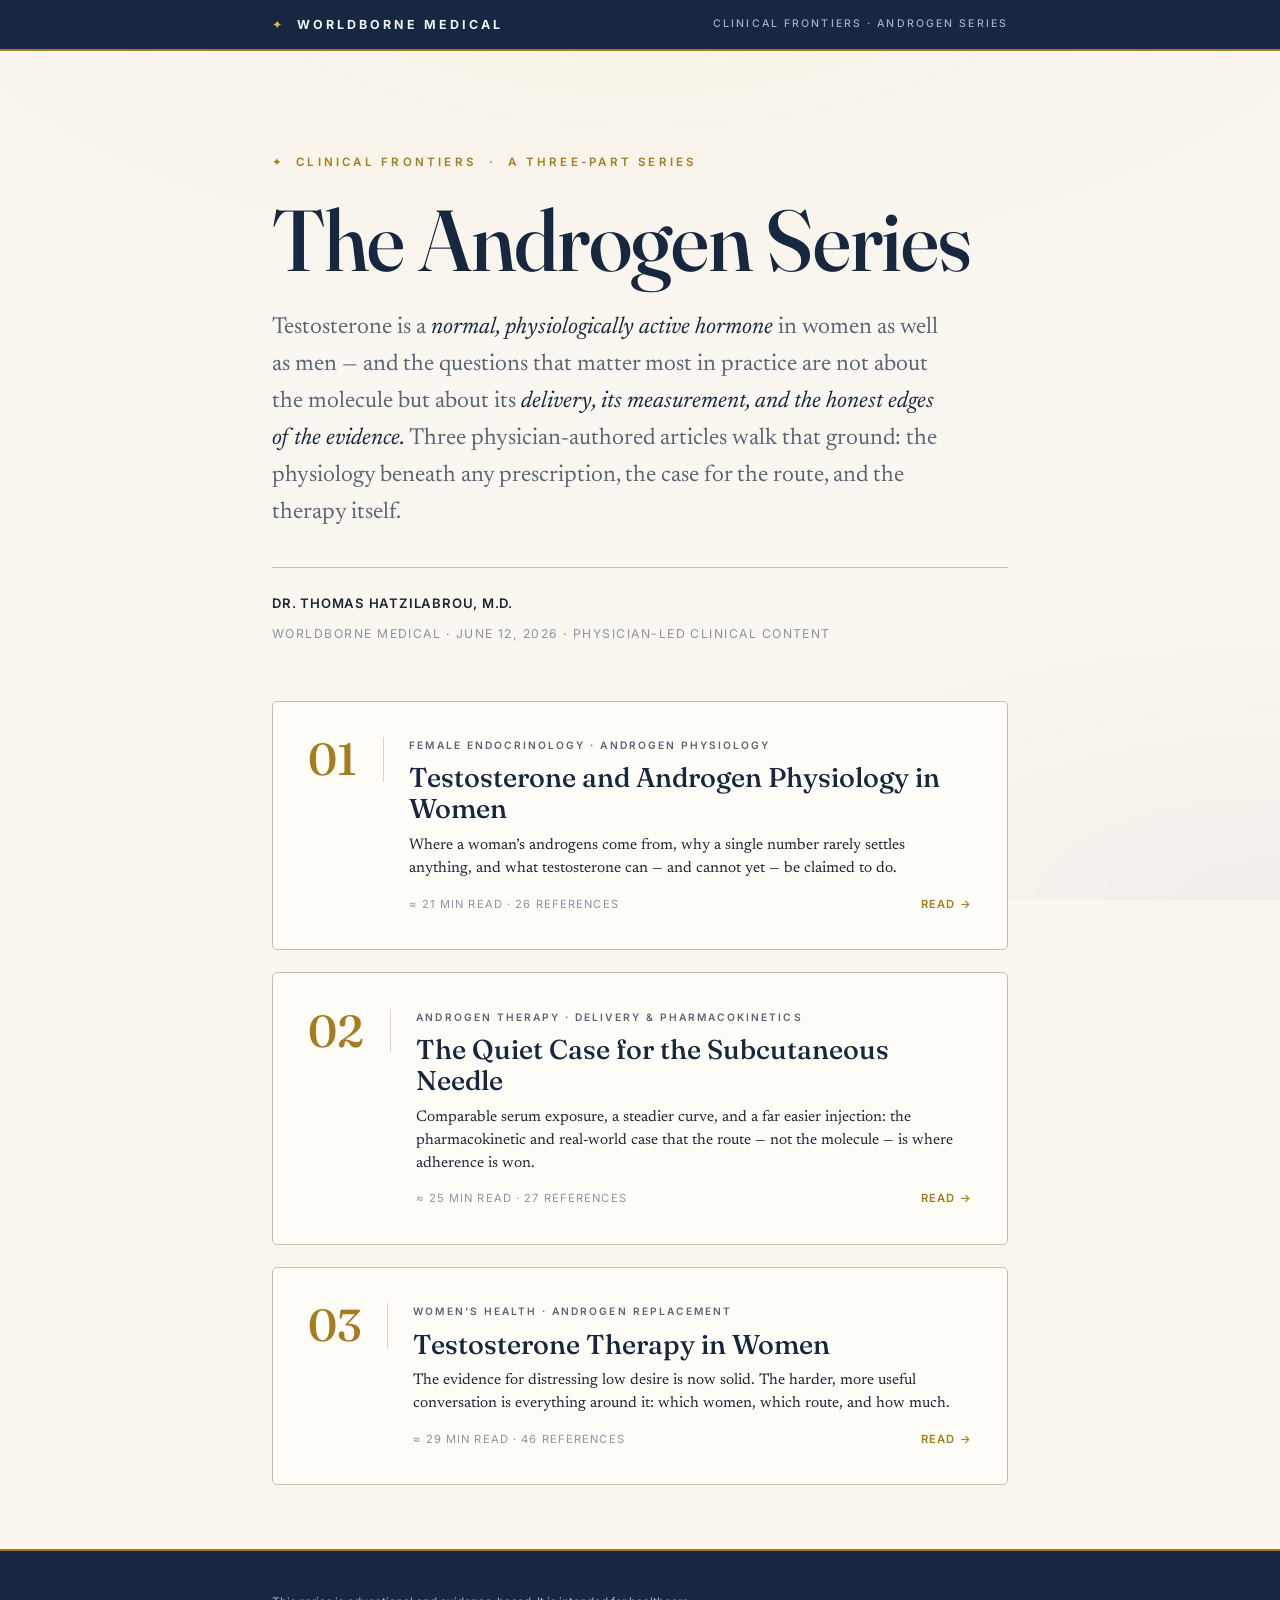
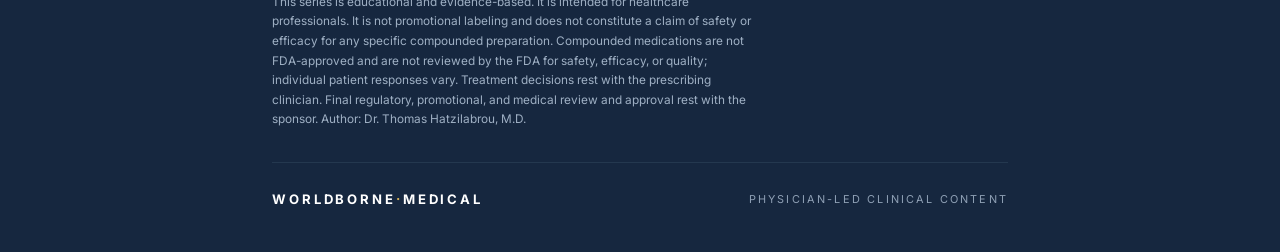
==== articles/index.html @ 44767129 "Add Worldborne-styled Clinical Frontiers androgen whitepaper series Typeset the three Andrela androg" ====
<!DOCTYPE html>
<html lang="en">
<head>
<meta charset="UTF-8">
<meta name="viewport" content="width=device-width, initial-scale=1.0">
<title>The Androgen Series — Clinical Frontiers · Worldborne Medical</title>
<meta name="description" content="A three-part physician-authored series on androgen physiology, delivery, and therapy — the evidence, honestly weighed. Worldborne Medical · Clinical Frontiers.">
<link rel="stylesheet" href="worldborne.css">
</head>
<body>

<header class="topbar">
  <div class="topbar__inner">
    <a class="topbar__brand" href="index.html"><span class="mark">✦</span> Worldborne&nbsp;Medical</a>
    <span class="topbar__series">Clinical Frontiers · Androgen Series</span>
  </div>
</header>

<main class="wrap">

  <section class="cover">
    <div class="cover__eyebrow">Clinical Frontiers &nbsp;·&nbsp; A three-part series</div>
    <h1 class="cover__title">The Androgen Series</h1>
    <p class="cover__lede">Testosterone is a <em>normal, physiologically active hormone</em> in women as well as men — and the questions that matter most in practice are not about the molecule but about its <em>delivery, its measurement, and the honest edges of the evidence.</em> Three physician-authored articles walk that ground: the physiology beneath any prescription, the case for the route, and the therapy itself.</p>
    <div class="cover__meta">
      <b>Dr. Thomas Hatzilabrou, M.D.</b>
      <span>Worldborne Medical <span class="sep">·</span> June 12, 2026 <span class="sep">·</span> Physician-led clinical content</span>
    </div>
  </section>

  <section class="seriesgrid">

    <a class="card" href="androgen-physiology.html">
      <div class="card__num">01</div>
      <div>
        <div class="card__kicker">Female Endocrinology · Androgen Physiology</div>
        <h2 class="card__title">Testosterone and Androgen Physiology in Women</h2>
        <p class="card__deck">Where a woman’s androgens come from, why a single number rarely settles anything, and what testosterone can — and cannot yet — be claimed to do.</p>
        <div class="card__meta"><span>≈ 21 min read · 26 references</span><span class="go">Read →</span></div>
      </div>
    </a>

    <a class="card" href="subcutaneous-needle.html">
      <div class="card__num">02</div>
      <div>
        <div class="card__kicker">Androgen Therapy · Delivery &amp; Pharmacokinetics</div>
        <h2 class="card__title">The Quiet Case for the Subcutaneous Needle</h2>
        <p class="card__deck">Comparable serum exposure, a steadier curve, and a far easier injection: the pharmacokinetic and real-world case that the route — not the molecule — is where adherence is won.</p>
        <div class="card__meta"><span>≈ 25 min read · 27 references</span><span class="go">Read →</span></div>
      </div>
    </a>

    <a class="card" href="testosterone-therapy.html">
      <div class="card__num">03</div>
      <div>
        <div class="card__kicker">Women’s Health · Androgen Replacement</div>
        <h2 class="card__title">Testosterone Therapy in Women</h2>
        <p class="card__deck">The evidence for distressing low desire is now solid. The harder, more useful conversation is everything around it: which women, which route, and how much.</p>
        <div class="card__meta"><span>≈ 29 min read · 46 references</span><span class="go">Read →</span></div>
      </div>
    </a>

  </section>
</main>

<footer class="colophon">
  <div class="colophon__inner">
    <p class="disclaimer">This series is educational and evidence-based. It is intended for healthcare professionals. It is not promotional labeling and does not constitute a claim of safety or efficacy for any specific compounded preparation. Compounded medications are not FDA-approved and are not reviewed by the FDA for safety, efficacy, or quality; individual patient responses vary. Treatment decisions rest with the prescribing clinician. Final regulatory, promotional, and medical review and approval rest with the sponsor. Author: Dr. Thomas Hatzilabrou, M.D.</p>
    <div class="colophon__brand">
      <b>Worldborne<span>·</span>Medical</b>
      <em>Physician-led clinical content</em>
    </div>
  </div>
</footer>

</body>
</html>
---- articles/worldborne.css ----
/* ============================================================================
   WORLDBORNE MEDICAL — CLINICAL FRONTIERS
   Editorial design system for the Androgen Series whitepapers.
   Navy + antique-gold on warm paper. Serif long-form, sans labels.
   ========================================================================== */

@import url('https://fonts.googleapis.com/css2?family=Fraunces:ital,opsz,wght@0,9..144,400;0,9..144,500;0,9..144,600;1,9..144,400;1,9..144,500&family=Newsreader:ital,opsz,wght@0,6..72,400;0,6..72,500;0,6..72,600;1,6..72,400;1,6..72,500&family=Inter:wght@400;500;600;700&display=swap');

:root{
  --paper:#faf7f0;
  --paper-panel:#f3eee2;
  --paper-deep:#ece5d5;
  --ink:#1d2531;
  --ink-soft:#5a6472;
  --ink-faint:#8b94a1;
  --navy:#16273f;
  --navy-deep:#0d1a2c;
  --navy-line:#24384f;
  --gold:#a67c1f;
  --gold-soft:#c19a3e;
  --gold-bright:#d9b45a;
  --line:#ddd4c2;
  --line-strong:#c9bda3;
  --rule:rgba(29,37,49,.12);
  --serif:"Newsreader",Georgia,"Times New Roman",serif;
  --display:"Fraunces",Georgia,serif;
  --sans:"Inter",system-ui,-apple-system,"Segoe UI",sans-serif;
  --measure:37rem;
  --wide:52rem;
}

*{box-sizing:border-box}
html{-webkit-text-size-adjust:100%}
body{
  margin:0;
  background:var(--paper);
  color:var(--ink);
  font-family:var(--serif);
  font-size:20px;
  line-height:1.72;
  font-weight:400;
  text-rendering:optimizeLegibility;
  -webkit-font-smoothing:antialiased;
  font-feature-settings:"kern" 1,"liga" 1;
}

/* subtle paper texture via layered gradients */
body::before{
  content:"";position:fixed;inset:0;z-index:-1;pointer-events:none;
  background:
    radial-gradient(120% 80% at 50% -10%,rgba(166,124,31,.05),transparent 60%),
    radial-gradient(100% 60% at 100% 100%,rgba(22,39,63,.04),transparent 55%);
}

img{max-width:100%;height:auto}
sup{font-size:.62em;line-height:0;vertical-align:.55em}

/* ---- shared shell ---------------------------------------------------------*/
.wrap{max-width:var(--wide);margin:0 auto;padding:0 clamp(1.25rem,5vw,3rem)}
.measure{max-width:var(--measure);margin-left:auto;margin-right:auto}

/* ---- top brand bar --------------------------------------------------------*/
.topbar{
  background:var(--navy);
  color:#eef1f5;
  border-bottom:2px solid var(--gold);
}
.topbar__inner{
  max-width:var(--wide);margin:0 auto;padding:.85rem clamp(1.25rem,5vw,3rem);
  display:flex;align-items:center;justify-content:space-between;gap:1rem;
}
.topbar__brand{
  font-family:var(--sans);font-weight:700;font-size:.78rem;
  letter-spacing:.24em;text-transform:uppercase;
  display:flex;align-items:center;gap:.7rem;
}
.topbar__brand .mark{color:var(--gold-bright)}
.topbar__series{
  font-family:var(--sans);font-weight:500;font-size:.66rem;
  letter-spacing:.2em;text-transform:uppercase;color:#9fb0c4;
}
.topbar a{color:inherit;text-decoration:none}

/* ---- article masthead -----------------------------------------------------*/
.masthead{padding:clamp(3rem,7vw,5.5rem) 0 2rem}
.eyebrow{
  font-family:var(--sans);font-weight:600;font-size:.68rem;
  letter-spacing:.26em;text-transform:uppercase;color:var(--ink-soft);
  display:flex;flex-wrap:wrap;align-items:center;gap:.55rem .85rem;
  margin-bottom:1.6rem;
}
.eyebrow .dot{color:var(--gold);font-size:.6em;transform:translateY(-1px)}
.eyebrow .tag--gold{color:var(--gold)}
.kicker-rule{height:1px;background:var(--line-strong);margin:1.5rem 0;border:0}

.headline{
  font-family:var(--display);
  font-weight:500;
  font-size:clamp(2.5rem,6.4vw,4.3rem);
  line-height:1.02;
  letter-spacing:-.014em;
  color:var(--navy);
  margin:0 0 1.4rem;
  max-width:16ch;
}
.deck{
  font-family:var(--serif);font-style:italic;font-weight:400;
  font-size:clamp(1.2rem,2.6vw,1.55rem);
  line-height:1.5;color:var(--ink-soft);
  max-width:44ch;margin:0 0 2.2rem;
}
.byline{
  display:flex;flex-wrap:wrap;align-items:baseline;gap:.5rem 1.1rem;
  padding-top:1.4rem;border-top:1px solid var(--line-strong);
  font-family:var(--sans);
}
.byline__author{
  font-weight:600;font-size:.82rem;letter-spacing:.06em;
  text-transform:uppercase;color:var(--ink);
}
.byline__meta{
  font-size:.76rem;letter-spacing:.12em;text-transform:uppercase;
  color:var(--ink-faint);
}
.byline__meta .sep{color:var(--gold);margin:0 .35rem}

/* ---- body typography ------------------------------------------------------*/
.body{padding:1.5rem 0 2rem}
.body p{margin:0 0 1.35rem}
.body p a{color:var(--navy);text-underline-offset:3px;text-decoration-color:var(--gold-soft)}

/* drop cap */
.body > .measure > p.lead:first-of-type::first-letter,
p.dropcap::first-letter{
  font-family:var(--display);font-weight:600;
  float:left;font-size:4.6rem;line-height:.78;
  padding:.42rem .16em 0 0;color:var(--gold);
}
p.lead{font-size:1.06em}

/* section header */
.section{margin:3.4rem auto 0}
.section__num{
  font-family:var(--sans);font-weight:600;font-size:.72rem;
  letter-spacing:.24em;text-transform:uppercase;color:var(--gold);
  display:flex;align-items:center;gap:.85rem;margin-bottom:.7rem;
}
.section__num::before{
  content:"";width:2.2rem;height:2px;background:var(--gold);
  display:inline-block;
}
.section__title{
  font-family:var(--display);font-weight:500;
  font-size:clamp(1.55rem,3.4vw,2.1rem);line-height:1.12;
  letter-spacing:-.01em;color:var(--navy);margin:0 0 1.5rem;max-width:24ch;
}

/* ---- pull quote -----------------------------------------------------------*/
.pullquote{
  max-width:var(--wide);margin:2.8rem auto;padding:2rem 0;
  border-top:2px solid var(--gold);border-bottom:2px solid var(--gold);
  text-align:center;
}
.pullquote p{
  font-family:var(--display);font-weight:400;font-style:italic;
  font-size:clamp(1.5rem,3.6vw,2.15rem);line-height:1.28;
  color:var(--navy);margin:0 auto;max-width:26ch;
}

/* ---- figures --------------------------------------------------------------*/
figure{margin:2.6rem auto;max-width:var(--wide)}
.figframe{
  background:linear-gradient(180deg,#fffdf8,#f7f1e5);
  border:1px solid var(--line-strong);
  border-radius:3px;
  padding:clamp(1.4rem,3.5vw,2.4rem);
  box-shadow:0 1px 0 rgba(255,255,255,.7) inset,0 18px 40px -30px rgba(22,39,63,.5);
}
.fig__label{
  font-family:var(--sans);font-weight:600;font-size:.66rem;
  letter-spacing:.22em;text-transform:uppercase;color:var(--gold);
  margin-bottom:.4rem;
}
.fig__title{
  font-family:var(--display);font-weight:500;font-size:1.28rem;
  color:var(--navy);margin:0 0 1.4rem;line-height:1.2;
}
figcaption{
  font-family:var(--sans);font-size:.76rem;line-height:1.55;
  color:var(--ink-soft);margin-top:1.2rem;
  padding-top:1rem;border-top:1px solid var(--rule);
}
.figframe svg{display:block;width:100%;height:auto}

/* figure legend chips */
.legend{display:flex;flex-wrap:wrap;gap:1.2rem;margin-top:1.1rem;
  font-family:var(--sans);font-size:.74rem;letter-spacing:.02em;color:var(--ink-soft)}
.legend span{display:inline-flex;align-items:center;gap:.5rem}
.legend .swatch{width:1.5rem;height:0;border-top-width:3px;border-top-style:solid}
.legend .swatch--navy{border-color:var(--navy)}
.legend .swatch--gold{border-color:var(--gold);border-top-style:dashed}

/* ---- flow diagram (horizontal stages) -------------------------------------*/
.flow{display:flex;align-items:stretch;gap:0;flex-wrap:wrap}
.flow__stage{
  flex:1 1 150px;background:#fffdf8;border:1px solid var(--line-strong);
  border-radius:3px;padding:1.1rem 1rem;text-align:center;
  display:flex;flex-direction:column;justify-content:center;gap:.35rem;
  position:relative;min-width:0;
}
.flow__stage.is-accent{background:var(--navy);border-color:var(--navy)}
.flow__stage.is-accent .flow__k,.flow__stage.is-accent .flow__v{color:#e8edf3}
.flow__stage.is-accent .flow__v em{color:var(--gold-bright)}
.flow__k{
  font-family:var(--sans);font-weight:600;font-size:.6rem;letter-spacing:.16em;
  text-transform:uppercase;color:var(--gold);
}
.flow__v{font-family:var(--serif);font-size:.9rem;line-height:1.35;color:var(--ink)}
.flow__v em{font-style:italic;color:var(--navy)}
.flow__arrow{
  flex:0 0 auto;align-self:center;color:var(--gold);font-size:1.2rem;
  padding:0 .5rem;line-height:1;
}
@media (max-width:620px){
  .flow{flex-direction:column}
  .flow__arrow{transform:rotate(90deg);padding:.4rem 0}
}

/* ---- horizontal bar chart -------------------------------------------------*/
.bars{display:grid;gap:1rem}
.bar__row{display:grid;grid-template-columns:1fr;gap:.35rem}
.bar__head{display:flex;justify-content:space-between;align-items:baseline;gap:1rem}
.bar__name{font-family:var(--serif);font-size:1rem;color:var(--navy);font-weight:500}
.bar__tag{font-family:var(--sans);font-size:.7rem;letter-spacing:.04em;color:var(--ink-soft)}
.bar__track{height:12px;background:var(--paper-deep);border-radius:7px;overflow:hidden}
.bar__fill{height:100%;border-radius:7px;
  background:linear-gradient(90deg,var(--navy),var(--navy-line))}
.bar__fill.g5{width:96%}.bar__fill.g4{width:74%}.bar__fill.g3{width:54%}
.bar__fill.g2{width:34%}.bar__fill.g1{width:16%}
.bar__fill.is-gold{background:linear-gradient(90deg,var(--gold),var(--gold-bright))}

/* ---- treatment pathway (vertical) -----------------------------------------*/
.pathway{display:block;max-width:40rem;margin:0 auto}
.path__step{
  display:grid;grid-template-columns:2.4rem 1fr;gap:1rem;align-items:start;
  padding:.15rem 0;
}
.path__num{
  width:2.4rem;height:2.4rem;border-radius:50%;background:var(--navy);
  color:var(--gold-bright);font-family:var(--display);font-weight:600;font-size:1rem;
  display:flex;align-items:center;justify-content:center;flex:0 0 auto;
}
.path__num.is-gold{background:var(--gold);color:#fff}
.path__body{font-family:var(--serif);font-size:.98rem;line-height:1.5;padding-top:.35rem}
.path__body b{color:var(--navy);font-weight:600}
.path__link{
  text-align:center;color:var(--gold);font-size:1.15rem;
  padding:.35rem 0;line-height:1;
}
.path__note{
  font-family:var(--sans);font-size:.66rem;letter-spacing:.1em;text-transform:uppercase;
  color:var(--ink-faint);text-align:center;padding:.5rem 0;
}
.path__branch{display:grid;grid-template-columns:1fr 1fr;gap:1rem;margin-top:1rem}
.path__leaf{border:1px solid var(--line-strong);border-radius:4px;padding:1rem;
  background:#fffdf8}
.path__leaf.is-go{border-color:var(--gold);background:linear-gradient(180deg,rgba(166,124,31,.08),#fffdf8)}
.path__leaf h5{font-family:var(--sans);font-weight:600;font-size:.66rem;letter-spacing:.14em;
  text-transform:uppercase;color:var(--gold);margin:0 0 .4rem}
.path__leaf p{font-family:var(--serif);font-size:.92rem;line-height:1.45;margin:0}
@media (max-width:560px){.path__branch{grid-template-columns:1fr}}

/* ---- number-scale target band ---------------------------------------------*/
.scale{margin-top:.6rem}
.scale__track{position:relative;height:56px}
.scale__axis{position:absolute;left:0;right:0;bottom:18px;height:2px;background:var(--line-strong)}
.scale__band{position:absolute;bottom:12px;height:14px;border-radius:3px;
  background:linear-gradient(90deg,var(--gold),var(--gold-bright));
  box-shadow:0 0 0 1px rgba(166,124,31,.4)}
.scale__mark{position:absolute;bottom:12px;width:2px;height:26px;background:var(--navy)}
.scale__tick{position:absolute;bottom:0;font-family:var(--sans);font-size:.66rem;
  color:var(--ink-faint);transform:translateX(-50%)}
.scale__lab{position:absolute;font-family:var(--sans);font-size:.66rem;font-weight:600;
  letter-spacing:.04em;transform:translateX(-50%);white-space:nowrap}

/* ---- stat row -------------------------------------------------------------*/
.statrow{
  display:grid;grid-template-columns:repeat(auto-fit,minmax(150px,1fr));
  gap:1px;background:var(--line-strong);
  border:1px solid var(--line-strong);border-radius:3px;overflow:hidden;
}
.stat{background:var(--paper);padding:1.6rem 1.4rem;text-align:center}
.stat b{
  display:block;font-family:var(--display);font-weight:600;
  font-size:clamp(2.1rem,5vw,2.9rem);line-height:1;color:var(--gold);
  letter-spacing:-.02em;margin-bottom:.55rem;
}
.stat span{
  font-family:var(--sans);font-size:.76rem;line-height:1.45;
  color:var(--ink-soft);display:block;
}
.stat sup{color:var(--ink-faint)}

/* ---- tables ---------------------------------------------------------------*/
.tablewrap{margin:2.4rem auto;max-width:var(--wide);overflow-x:auto}
.tablewrap .fig__label{margin-bottom:.7rem}
table.wb{
  width:100%;border-collapse:collapse;font-size:.92rem;
  background:#fffdf8;border:1px solid var(--line-strong);
}
table.wb caption{
  caption-side:top;text-align:left;
  font-family:var(--sans);font-weight:600;font-size:.66rem;
  letter-spacing:.22em;text-transform:uppercase;color:var(--gold);
  margin-bottom:.7rem;
}
table.wb th{
  font-family:var(--sans);font-weight:600;font-size:.66rem;
  letter-spacing:.11em;text-transform:uppercase;color:#e9eef4;
  background:var(--navy);text-align:left;
  padding:.85rem 1rem;vertical-align:bottom;
}
table.wb td{
  padding:.85rem 1rem;border-top:1px solid var(--line);
  vertical-align:top;line-height:1.45;color:var(--ink);
}
table.wb tbody{}
table.wb tr:nth-child(even) td{background:rgba(236,229,213,.4)}
table.wb td:first-child{font-weight:500;color:var(--navy)}
table.wb sup{color:var(--gold);font-weight:600}

/* ---- prescriber checklist -------------------------------------------------*/
.clinic{
  max-width:var(--wide);margin:3.2rem auto;
  background:var(--paper-panel);
  border:1px solid var(--line-strong);border-radius:4px;
  padding:clamp(1.6rem,4vw,2.6rem);
}
.clinic__eyebrow{
  font-family:var(--sans);font-weight:600;font-size:.68rem;
  letter-spacing:.24em;text-transform:uppercase;color:var(--gold);
  margin-bottom:.35rem;
}
.clinic__title{
  font-family:var(--display);font-weight:500;font-size:1.5rem;
  color:var(--navy);margin:0 0 1.6rem;
}
.clinic ol{list-style:none;counter-reset:c;margin:0;padding:0;display:grid;gap:1.15rem}
.clinic li{counter-increment:c;padding-left:3.3rem;position:relative;
  font-size:.98rem;line-height:1.55}
.clinic li::before{
  content:counter(c);position:absolute;left:0;top:-.1rem;
  width:2.2rem;height:2.2rem;border-radius:50%;
  background:var(--navy);color:var(--gold-bright);
  font-family:var(--display);font-weight:600;font-size:1rem;
  display:flex;align-items:center;justify-content:center;
}
.clinic li b{color:var(--navy);font-weight:600}

/* ---- open questions box ---------------------------------------------------*/
.openq{
  max-width:var(--wide);margin:3rem auto;
  border-left:3px solid var(--gold);
  background:linear-gradient(90deg,rgba(166,124,31,.06),transparent 70%);
  padding:1.6rem 1.8rem;border-radius:0 4px 4px 0;
}
.openq h4{
  font-family:var(--sans);font-weight:600;font-size:.68rem;
  letter-spacing:.22em;text-transform:uppercase;color:var(--gold);
  margin:0 0 .3rem;
}
.openq .sub{font-family:var(--display);font-style:italic;color:var(--navy);
  font-size:1.15rem;margin:0 0 1rem}
.openq p{font-size:.95rem;margin:0 0 .8rem;color:var(--ink)}
.openq p:last-child{margin-bottom:0}

/* ---- Andrela product panel ------------------------------------------------*/
.andrela{
  max-width:var(--wide);margin:3.6rem auto;
  background:
    radial-gradient(120% 140% at 100% 0,rgba(217,180,90,.14),transparent 55%),
    linear-gradient(180deg,var(--navy),var(--navy-deep));
  color:#e8edf3;border-radius:5px;overflow:hidden;
  box-shadow:0 30px 60px -40px rgba(13,26,44,.9);
  border:1px solid var(--navy-line);
}
.andrela__head{
  padding:1.6rem clamp(1.6rem,4vw,2.6rem);
  border-bottom:1px solid var(--navy-line);
  display:flex;align-items:baseline;justify-content:space-between;
  gap:1rem;flex-wrap:wrap;
}
.andrela__eyebrow{
  font-family:var(--sans);font-weight:600;font-size:.66rem;
  letter-spacing:.24em;text-transform:uppercase;color:var(--gold-bright);
}
.andrela__wordmark{
  font-family:var(--display);font-weight:600;font-size:1.7rem;
  color:#fff;letter-spacing:.01em;
}
.andrela__wordmark span{color:var(--gold-bright)}
.andrela__body{padding:clamp(1.6rem,4vw,2.6rem);display:grid;gap:1.5rem}
.andrela__body p{margin:0;font-size:1.02rem;line-height:1.65;color:#d4dce6}
.andrela__lead{
  font-family:var(--display);font-weight:400;font-style:italic;
  font-size:1.22rem !important;line-height:1.5 !important;color:#f0e6cf !important;
}
.andrela__note{
  border-top:1px solid var(--navy-line);padding-top:1.3rem;margin-top:.2rem;
}
.andrela__note h5{
  font-family:var(--sans);font-weight:600;font-size:.64rem;
  letter-spacing:.2em;text-transform:uppercase;color:var(--gold-bright);
  margin:0 0 .6rem;
}
.andrela__note p{font-size:.9rem;color:#aeb9c7}

/* ---- references -----------------------------------------------------------*/
.refs{max-width:var(--wide);margin:3.6rem auto 0;padding-top:2rem;
  border-top:2px solid var(--gold)}
.refs h3{
  font-family:var(--sans);font-weight:600;font-size:.7rem;
  letter-spacing:.24em;text-transform:uppercase;color:var(--gold);
  margin:0 0 1.4rem;
}
.refs ol{
  margin:0;padding:0;list-style:none;counter-reset:r;
  columns:2;column-gap:2.4rem;
  font-family:var(--sans);font-size:.72rem;line-height:1.5;color:var(--ink-soft);
}
.refs li{counter-increment:r;break-inside:avoid;margin:0 0 .85rem;
  padding-left:1.7rem;position:relative}
.refs li::before{
  content:counter(r) ".";position:absolute;left:0;top:0;
  font-weight:600;color:var(--gold);
}
.refs i{color:var(--ink);font-style:italic}
.refs .doi{color:var(--ink-faint)}

/* ---- footer / colophon ----------------------------------------------------*/
.colophon{
  background:var(--navy);color:#c3cede;margin-top:4rem;
  border-top:2px solid var(--gold);
}
.colophon__inner{max-width:var(--wide);margin:0 auto;
  padding:2.6rem clamp(1.25rem,5vw,3rem)}
.disclaimer{
  font-family:var(--sans);font-size:.74rem;line-height:1.65;
  color:#9fb0c4;max-width:70ch;margin:0 0 2rem;
}
.colophon__brand{
  display:flex;align-items:center;justify-content:space-between;
  flex-wrap:wrap;gap:1rem;padding-top:1.6rem;border-top:1px solid var(--navy-line);
}
.colophon__brand b{
  font-family:var(--sans);font-weight:700;font-size:.82rem;
  letter-spacing:.22em;text-transform:uppercase;color:#fff;
}
.colophon__brand b span{color:var(--gold-bright)}
.colophon__brand em{
  font-family:var(--sans);font-style:normal;font-size:.68rem;
  letter-spacing:.2em;text-transform:uppercase;color:#8fa0b5;
}

/* back-to-series link */
.backlink{
  font-family:var(--sans);font-size:.72rem;letter-spacing:.16em;
  text-transform:uppercase;color:var(--ink-soft);text-decoration:none;
  display:inline-flex;align-items:center;gap:.5rem;margin-top:.4rem;
}
.backlink:hover{color:var(--gold)}

/* ---- series landing cover -------------------------------------------------*/
.cover{padding:clamp(3.5rem,8vw,6.5rem) 0 2.5rem;max-width:var(--wide);margin:0 auto}
.cover__eyebrow{
  font-family:var(--sans);font-weight:600;font-size:.72rem;letter-spacing:.28em;
  text-transform:uppercase;color:var(--gold);margin-bottom:1.6rem;
  display:flex;align-items:center;gap:.7rem;
}
.cover__eyebrow::before{content:"✦";color:var(--gold)}
.cover__title{
  font-family:var(--display);font-weight:500;letter-spacing:-.015em;
  font-size:clamp(2.8rem,8vw,5.4rem);line-height:.98;color:var(--navy);
  margin:0 0 1.6rem;
}
.cover__lede{
  font-family:var(--serif);font-size:clamp(1.15rem,2.4vw,1.45rem);line-height:1.6;
  color:var(--ink-soft);max-width:52ch;margin:0 0 2.2rem;
}
.cover__lede em{font-style:italic;color:var(--navy)}
.cover__meta{
  display:flex;flex-wrap:wrap;gap:.6rem 1.1rem;align-items:baseline;
  padding-top:1.5rem;border-top:1px solid var(--line-strong);
  font-family:var(--sans);
}
.cover__meta b{font-weight:600;font-size:.82rem;letter-spacing:.06em;
  text-transform:uppercase;color:var(--ink)}
.cover__meta span{font-size:.76rem;letter-spacing:.12em;text-transform:uppercase;color:var(--ink-faint)}
.cover__meta .sep{color:var(--gold)}

.seriesgrid{max-width:var(--wide);margin:1rem auto 0;display:grid;gap:1.4rem}
.card{
  display:grid;grid-template-columns:auto 1fr;gap:1.6rem;align-items:start;
  text-decoration:none;color:inherit;
  background:#fffdf8;border:1px solid var(--line-strong);border-radius:5px;
  padding:clamp(1.4rem,3.5vw,2.2rem);
  transition:border-color .2s ease,box-shadow .2s ease,transform .2s ease;
}
.card:hover{border-color:var(--gold);box-shadow:0 20px 44px -30px rgba(22,39,63,.55);
  transform:translateY(-2px)}
.card__num{
  font-family:var(--display);font-weight:500;font-size:clamp(2rem,4vw,2.8rem);
  color:var(--gold);line-height:1;
  border-right:1px solid var(--line);padding-right:1.6rem;
}
.card__kicker{
  font-family:var(--sans);font-weight:600;font-size:.64rem;letter-spacing:.2em;
  text-transform:uppercase;color:var(--ink-soft);margin-bottom:.5rem;
}
.card__title{
  font-family:var(--display);font-weight:500;font-size:clamp(1.3rem,2.6vw,1.7rem);
  line-height:1.14;color:var(--navy);margin:0 0 .6rem;
}
.card__deck{font-size:.96rem;line-height:1.5;color:var(--ink);margin:0 0 .9rem}
.card__meta{font-family:var(--sans);font-size:.7rem;letter-spacing:.1em;
  text-transform:uppercase;color:var(--ink-faint);display:flex;align-items:center;gap:.5rem}
.card__meta .go{color:var(--gold);font-weight:600;margin-left:auto}
@media (max-width:540px){
  .card{grid-template-columns:1fr;gap:.7rem}
  .card__num{border-right:0;border-bottom:1px solid var(--line);padding:0 0 .6rem}
}

/* ---- responsive -----------------------------------------------------------*/
@media (max-width:640px){
  body{font-size:18px}
  .refs ol{columns:1}
  .byline{gap:.4rem .8rem}
}

/* ---- print ----------------------------------------------------------------*/
@media print{
  :root{--paper:#fff}
  body{font-size:11pt;line-height:1.5}
  body::before{display:none}
  .topbar{position:static}
  .andrela{box-shadow:none;-webkit-print-color-adjust:exact;print-color-adjust:exact}
  .figframe,table.wb th,.stat b,.andrela,.colophon,.topbar{
    -webkit-print-color-adjust:exact;print-color-adjust:exact}
  .section,figure,.clinic,.andrela,.pullquote,table.wb{break-inside:avoid}
  .headline{font-size:32pt}
  .backlink{display:none}
}
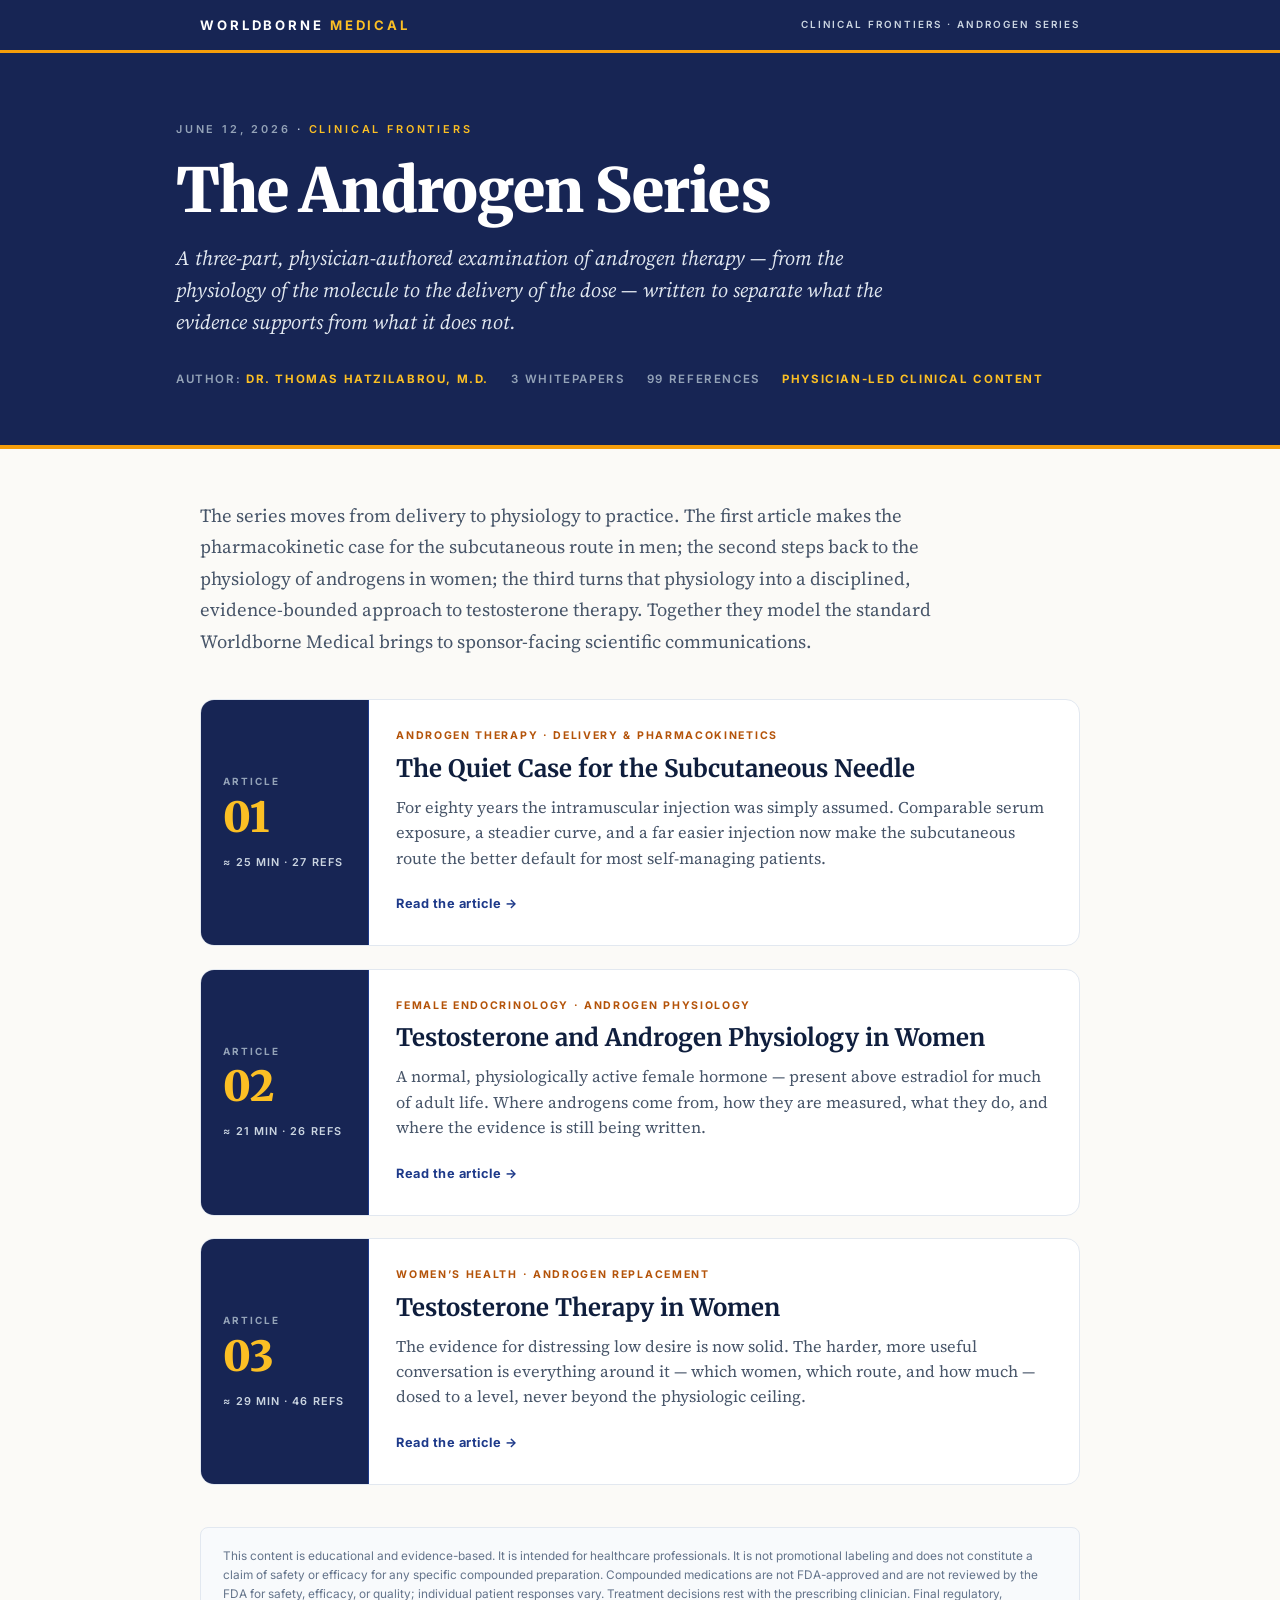
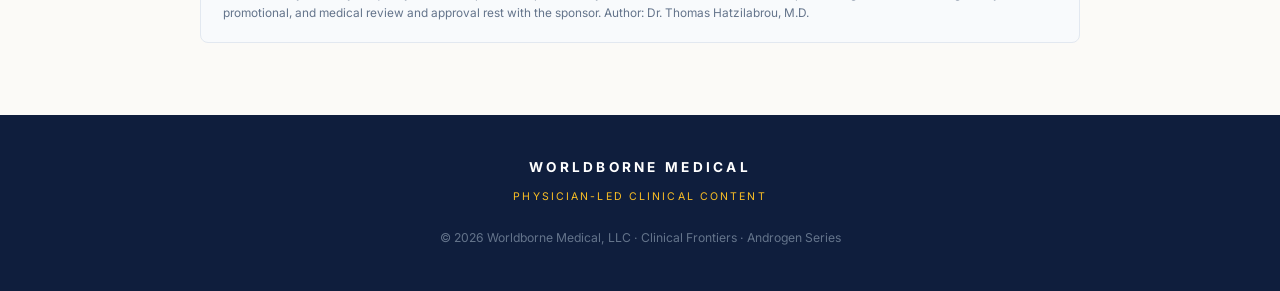
==== commit 72e5dc38: "Add Andrela androgen whitepaper series in Worldborne editorial style Render the three physician-auth" ====
--- a/articles/index.html
+++ b/articles/index.html
@@ -3,74 +3,164 @@
 <head>
 <meta charset="UTF-8">
 <meta name="viewport" content="width=device-width, initial-scale=1.0">
-<title>The Androgen Series — Clinical Frontiers · Worldborne Medical</title>
-<meta name="description" content="A three-part physician-authored series on androgen physiology, delivery, and therapy — the evidence, honestly weighed. Worldborne Medical · Clinical Frontiers.">
+<title>The Androgen Series — Worldborne Medical · Clinical Frontiers</title>
+<meta name="description" content="A three-part physician-authored whitepaper series on androgen therapy: delivery and pharmacokinetics, female androgen physiology, and testosterone therapy in women. Worldborne Medical.">
+<meta name="robots" content="noindex, nofollow">
 <link rel="stylesheet" href="worldborne.css">
+<style>
+    .series-hero {
+        background: var(--navy-900);
+        color: #fff;
+        border-bottom: 4px solid var(--amber-500);
+        padding: 4.2rem 1.5rem 3.4rem;
+    }
+    .series-hero .inner { max-width: var(--wide); margin: 0 auto; }
+    .series-hero .eyebrow { color: var(--amber-400); margin-bottom: 1.3rem; }
+    .series-hero h1 {
+        font-family: var(--ff-display); font-weight: 900;
+        font-size: clamp(2.4rem, 6vw, 3.8rem); line-height: 1.06;
+        letter-spacing: -0.015em; color: #fff; margin: 0 0 1.2rem; max-width: 20ch;
+    }
+    .series-hero p.intro {
+        font-family: var(--ff-read); font-size: 1.28rem; line-height: 1.55;
+        color: var(--slate-200); max-width: 46rem; margin: 0; font-style: italic;
+    }
+    .series-hero .meta {
+        margin-top: 2rem; display: flex; flex-wrap: wrap; gap: 0.6rem 1.4rem;
+        font-family: var(--ff-ui); font-size: 0.72rem; font-weight: 600;
+        letter-spacing: 0.14em; text-transform: uppercase; color: var(--slate-400);
+    }
+    .series-hero .meta b { color: var(--amber-400); font-weight: 700; }
+
+    .toc { max-width: var(--wide); margin: 0 auto; padding: 3.2rem 1.5rem 1rem; }
+    .toc .lead-in {
+        font-family: var(--ff-read); font-size: 1.16rem; line-height: 1.7;
+        color: var(--slate-600); max-width: 46rem; margin: 0 0 2.6rem;
+    }
+    .toc-grid { display: grid; gap: 1.4rem; grid-template-columns: 1fr; }
+
+    a.article-card {
+        display: grid; grid-template-columns: 1fr; gap: 0;
+        text-decoration: none; background: #fff;
+        border: 1px solid var(--slate-200); border-radius: 14px; overflow: hidden;
+        transition: border-color .15s, transform .15s, box-shadow .15s;
+    }
+    a.article-card:hover { border-color: var(--amber-500); transform: translateY(-3px); box-shadow: 0 12px 30px rgba(15,30,61,0.09); }
+    @media (min-width: 720px) { a.article-card { grid-template-columns: 168px 1fr; } }
+    .article-card .rail {
+        background: var(--navy-900); color: #fff;
+        padding: 1.6rem 1.4rem; display: flex; flex-direction: column; justify-content: center;
+        border-bottom: 1px solid var(--navy-800);
+    }
+    @media (min-width: 720px) { .article-card .rail { border-bottom: none; border-right: 1px solid var(--navy-800); } }
+    .article-card .rail .no {
+        font-family: var(--ff-ui); font-size: 0.62rem; font-weight: 700;
+        letter-spacing: 0.2em; text-transform: uppercase; color: var(--slate-400); margin-bottom: 0.4rem;
+    }
+    .article-card .rail .big {
+        font-family: var(--ff-display); font-weight: 900; font-size: 2.6rem; line-height: 1; color: var(--amber-400);
+    }
+    .article-card .rail .read {
+        margin-top: 0.9rem; font-family: var(--ff-ui); font-size: 0.68rem; font-weight: 600;
+        letter-spacing: 0.1em; text-transform: uppercase; color: var(--slate-300);
+    }
+    .article-card .body { padding: 1.7rem 1.7rem; }
+    .article-card .kick {
+        font-family: var(--ff-ui); font-size: 0.66rem; font-weight: 700;
+        letter-spacing: 0.16em; text-transform: uppercase; color: var(--amber-600); margin-bottom: 0.6rem;
+    }
+    .article-card h2 {
+        font-family: var(--ff-display); font-weight: 700; font-size: 1.5rem; line-height: 1.2;
+        color: var(--navy-950); margin: 0 0 0.7rem;
+    }
+    .article-card p {
+        font-family: var(--ff-read); font-size: 1.02rem; line-height: 1.55; color: var(--slate-600); margin: 0 0 0.9rem;
+    }
+    .article-card .go {
+        font-family: var(--ff-ui); font-size: 0.8rem; font-weight: 700; letter-spacing: 0.04em; color: var(--navy-800);
+    }
+    .article-card:hover .go { color: var(--amber-600); }
+</style>
 </head>
 <body>
 
-<header class="topbar">
-  <div class="topbar__inner">
-    <a class="topbar__brand" href="index.html"><span class="mark">✦</span> Worldborne&nbsp;Medical</a>
-    <span class="topbar__series">Clinical Frontiers · Androgen Series</span>
-  </div>
+<header class="masthead">
+    <div class="masthead-inner">
+        <a class="brand" href="index.html">WORLDBORNE <span>MEDICAL</span></a>
+        <span class="series-tag">Clinical Frontiers · Androgen Series</span>
+    </div>
 </header>
 
-<main class="wrap">
+<section class="series-hero">
+    <div class="inner">
+        <p class="eyebrow"><span class="date">June 12, 2026</span><span class="divider">·</span>Clinical Frontiers</p>
+        <h1>The Androgen Series</h1>
+        <p class="intro">A three-part, physician-authored examination of androgen therapy — from the physiology of the molecule to the delivery of the dose — written to separate what the evidence supports from what it does not.</p>
+        <div class="meta">
+            <span>Author: <b>Dr. Thomas Hatzilabrou, M.D.</b></span>
+            <span>3 whitepapers</span>
+            <span>99 references</span>
+            <span><b>Physician-led clinical content</b></span>
+        </div>
+    </div>
+</section>
 
-  <section class="cover">
-    <div class="cover__eyebrow">Clinical Frontiers &nbsp;·&nbsp; A three-part series</div>
-    <h1 class="cover__title">The Androgen Series</h1>
-    <p class="cover__lede">Testosterone is a <em>normal, physiologically active hormone</em> in women as well as men — and the questions that matter most in practice are not about the molecule but about its <em>delivery, its measurement, and the honest edges of the evidence.</em> Three physician-authored articles walk that ground: the physiology beneath any prescription, the case for the route, and the therapy itself.</p>
-    <div class="cover__meta">
-      <b>Dr. Thomas Hatzilabrou, M.D.</b>
-      <span>Worldborne Medical <span class="sep">·</span> June 12, 2026 <span class="sep">·</span> Physician-led clinical content</span>
+<main class="toc">
+    <p class="lead-in">The series moves from delivery to physiology to practice. The first article makes the pharmacokinetic case for the subcutaneous route in men; the second steps back to the physiology of androgens in women; the third turns that physiology into a disciplined, evidence-bounded approach to testosterone therapy. Together they model the standard Worldborne Medical brings to sponsor-facing scientific communications.</p>
+
+    <div class="toc-grid">
+        <a class="article-card" href="subcutaneous-needle.html">
+            <div class="rail">
+                <div class="no">Article</div>
+                <div class="big">01</div>
+                <div class="read">≈ 25 min · 27 refs</div>
+            </div>
+            <div class="body">
+                <div class="kick">Androgen Therapy · Delivery &amp; Pharmacokinetics</div>
+                <h2>The Quiet Case for the Subcutaneous Needle</h2>
+                <p>For eighty years the intramuscular injection was simply assumed. Comparable serum exposure, a steadier curve, and a far easier injection now make the subcutaneous route the better default for most self-managing patients.</p>
+                <span class="go">Read the article →</span>
+            </div>
+        </a>
+
+        <a class="article-card" href="androgen-physiology-women.html">
+            <div class="rail">
+                <div class="no">Article</div>
+                <div class="big">02</div>
+                <div class="read">≈ 21 min · 26 refs</div>
+            </div>
+            <div class="body">
+                <div class="kick">Female Endocrinology · Androgen Physiology</div>
+                <h2>Testosterone and Androgen Physiology in Women</h2>
+                <p>A normal, physiologically active female hormone — present above estradiol for much of adult life. Where androgens come from, how they are measured, what they do, and where the evidence is still being written.</p>
+                <span class="go">Read the article →</span>
+            </div>
+        </a>
+
+        <a class="article-card" href="testosterone-therapy-women.html">
+            <div class="rail">
+                <div class="no">Article</div>
+                <div class="big">03</div>
+                <div class="read">≈ 29 min · 46 refs</div>
+            </div>
+            <div class="body">
+                <div class="kick">Women’s Health · Androgen Replacement</div>
+                <h2>Testosterone Therapy in Women</h2>
+                <p>The evidence for distressing low desire is now solid. The harder, more useful conversation is everything around it — which women, which route, and how much — dosed to a level, never beyond the physiologic ceiling.</p>
+                <span class="go">Read the article →</span>
+            </div>
+        </a>
     </div>
-  </section>
 
-  <section class="seriesgrid">
-
-    <a class="card" href="androgen-physiology.html">
-      <div class="card__num">01</div>
-      <div>
-        <div class="card__kicker">Female Endocrinology · Androgen Physiology</div>
-        <h2 class="card__title">Testosterone and Androgen Physiology in Women</h2>
-        <p class="card__deck">Where a woman’s androgens come from, why a single number rarely settles anything, and what testosterone can — and cannot yet — be claimed to do.</p>
-        <div class="card__meta"><span>≈ 21 min read · 26 references</span><span class="go">Read →</span></div>
-      </div>
-    </a>
-
-    <a class="card" href="subcutaneous-needle.html">
-      <div class="card__num">02</div>
-      <div>
-        <div class="card__kicker">Androgen Therapy · Delivery &amp; Pharmacokinetics</div>
-        <h2 class="card__title">The Quiet Case for the Subcutaneous Needle</h2>
-        <p class="card__deck">Comparable serum exposure, a steadier curve, and a far easier injection: the pharmacokinetic and real-world case that the route — not the molecule — is where adherence is won.</p>
-        <div class="card__meta"><span>≈ 25 min read · 27 references</span><span class="go">Read →</span></div>
-      </div>
-    </a>
-
-    <a class="card" href="testosterone-therapy.html">
-      <div class="card__num">03</div>
-      <div>
-        <div class="card__kicker">Women’s Health · Androgen Replacement</div>
-        <h2 class="card__title">Testosterone Therapy in Women</h2>
-        <p class="card__deck">The evidence for distressing low desire is now solid. The harder, more useful conversation is everything around it: which women, which route, and how much.</p>
-        <div class="card__meta"><span>≈ 29 min read · 46 references</span><span class="go">Read →</span></div>
-      </div>
-    </a>
-
-  </section>
+    <div class="disclaimer" style="max-width:var(--wide); margin:2.6rem auto 0;">
+        This content is educational and evidence-based. It is intended for healthcare professionals. It is not promotional labeling and does not constitute a claim of safety or efficacy for any specific compounded preparation. Compounded medications are not FDA-approved and are not reviewed by the FDA for safety, efficacy, or quality; individual patient responses vary. Treatment decisions rest with the prescribing clinician. Final regulatory, promotional, and medical review and approval rest with the sponsor. Author: Dr. Thomas Hatzilabrou, M.D.
+    </div>
 </main>
 
-<footer class="colophon">
-  <div class="colophon__inner">
-    <p class="disclaimer">This series is educational and evidence-based. It is intended for healthcare professionals. It is not promotional labeling and does not constitute a claim of safety or efficacy for any specific compounded preparation. Compounded medications are not FDA-approved and are not reviewed by the FDA for safety, efficacy, or quality; individual patient responses vary. Treatment decisions rest with the prescribing clinician. Final regulatory, promotional, and medical review and approval rest with the sponsor. Author: Dr. Thomas Hatzilabrou, M.D.</p>
-    <div class="colophon__brand">
-      <b>Worldborne<span>·</span>Medical</b>
-      <em>Physician-led clinical content</em>
-    </div>
-  </div>
+<footer class="site-foot">
+    <div class="fbrand">Worldborne Medical</div>
+    <div class="ftag">Physician-Led Clinical Content</div>
+    <div class="fnote">&copy; 2026 Worldborne Medical, LLC · Clinical Frontiers · Androgen Series</div>
 </footer>
 
 </body>
--- a/articles/worldborne.css
+++ b/articles/worldborne.css
@@ -1,552 +1,565 @@
-/* ============================================================================
-   WORLDBORNE MEDICAL — CLINICAL FRONTIERS
-   Editorial design system for the Androgen Series whitepapers.
-   Navy + antique-gold on warm paper. Serif long-form, sans labels.
-   ========================================================================== */
-
-@import url('https://fonts.googleapis.com/css2?family=Fraunces:ital,opsz,wght@0,9..144,400;0,9..144,500;0,9..144,600;1,9..144,400;1,9..144,500&family=Newsreader:ital,opsz,wght@0,6..72,400;0,6..72,500;0,6..72,600;1,6..72,400;1,6..72,500&family=Inter:wght@400;500;600;700&display=swap');
-
-:root{
-  --paper:#faf7f0;
-  --paper-panel:#f3eee2;
-  --paper-deep:#ece5d5;
-  --ink:#1d2531;
-  --ink-soft:#5a6472;
-  --ink-faint:#8b94a1;
-  --navy:#16273f;
-  --navy-deep:#0d1a2c;
-  --navy-line:#24384f;
-  --gold:#a67c1f;
-  --gold-soft:#c19a3e;
-  --gold-bright:#d9b45a;
-  --line:#ddd4c2;
-  --line-strong:#c9bda3;
-  --rule:rgba(29,37,49,.12);
-  --serif:"Newsreader",Georgia,"Times New Roman",serif;
-  --display:"Fraunces",Georgia,serif;
-  --sans:"Inter",system-ui,-apple-system,"Segoe UI",sans-serif;
-  --measure:37rem;
-  --wide:52rem;
-}
-
-*{box-sizing:border-box}
-html{-webkit-text-size-adjust:100%}
-body{
-  margin:0;
-  background:var(--paper);
-  color:var(--ink);
-  font-family:var(--serif);
-  font-size:20px;
-  line-height:1.72;
-  font-weight:400;
-  text-rendering:optimizeLegibility;
-  -webkit-font-smoothing:antialiased;
-  font-feature-settings:"kern" 1,"liga" 1;
-}
-
-/* subtle paper texture via layered gradients */
-body::before{
-  content:"";position:fixed;inset:0;z-index:-1;pointer-events:none;
-  background:
-    radial-gradient(120% 80% at 50% -10%,rgba(166,124,31,.05),transparent 60%),
-    radial-gradient(100% 60% at 100% 100%,rgba(22,39,63,.04),transparent 55%);
-}
-
-img{max-width:100%;height:auto}
-sup{font-size:.62em;line-height:0;vertical-align:.55em}
-
-/* ---- shared shell ---------------------------------------------------------*/
-.wrap{max-width:var(--wide);margin:0 auto;padding:0 clamp(1.25rem,5vw,3rem)}
-.measure{max-width:var(--measure);margin-left:auto;margin-right:auto}
-
-/* ---- top brand bar --------------------------------------------------------*/
-.topbar{
-  background:var(--navy);
-  color:#eef1f5;
-  border-bottom:2px solid var(--gold);
-}
-.topbar__inner{
-  max-width:var(--wide);margin:0 auto;padding:.85rem clamp(1.25rem,5vw,3rem);
-  display:flex;align-items:center;justify-content:space-between;gap:1rem;
-}
-.topbar__brand{
-  font-family:var(--sans);font-weight:700;font-size:.78rem;
-  letter-spacing:.24em;text-transform:uppercase;
-  display:flex;align-items:center;gap:.7rem;
-}
-.topbar__brand .mark{color:var(--gold-bright)}
-.topbar__series{
-  font-family:var(--sans);font-weight:500;font-size:.66rem;
-  letter-spacing:.2em;text-transform:uppercase;color:#9fb0c4;
-}
-.topbar a{color:inherit;text-decoration:none}
-
-/* ---- article masthead -----------------------------------------------------*/
-.masthead{padding:clamp(3rem,7vw,5.5rem) 0 2rem}
-.eyebrow{
-  font-family:var(--sans);font-weight:600;font-size:.68rem;
-  letter-spacing:.26em;text-transform:uppercase;color:var(--ink-soft);
-  display:flex;flex-wrap:wrap;align-items:center;gap:.55rem .85rem;
-  margin-bottom:1.6rem;
-}
-.eyebrow .dot{color:var(--gold);font-size:.6em;transform:translateY(-1px)}
-.eyebrow .tag--gold{color:var(--gold)}
-.kicker-rule{height:1px;background:var(--line-strong);margin:1.5rem 0;border:0}
-
-.headline{
-  font-family:var(--display);
-  font-weight:500;
-  font-size:clamp(2.5rem,6.4vw,4.3rem);
-  line-height:1.02;
-  letter-spacing:-.014em;
-  color:var(--navy);
-  margin:0 0 1.4rem;
-  max-width:16ch;
-}
-.deck{
-  font-family:var(--serif);font-style:italic;font-weight:400;
-  font-size:clamp(1.2rem,2.6vw,1.55rem);
-  line-height:1.5;color:var(--ink-soft);
-  max-width:44ch;margin:0 0 2.2rem;
-}
-.byline{
-  display:flex;flex-wrap:wrap;align-items:baseline;gap:.5rem 1.1rem;
-  padding-top:1.4rem;border-top:1px solid var(--line-strong);
-  font-family:var(--sans);
-}
-.byline__author{
-  font-weight:600;font-size:.82rem;letter-spacing:.06em;
-  text-transform:uppercase;color:var(--ink);
-}
-.byline__meta{
-  font-size:.76rem;letter-spacing:.12em;text-transform:uppercase;
-  color:var(--ink-faint);
-}
-.byline__meta .sep{color:var(--gold);margin:0 .35rem}
-
-/* ---- body typography ------------------------------------------------------*/
-.body{padding:1.5rem 0 2rem}
-.body p{margin:0 0 1.35rem}
-.body p a{color:var(--navy);text-underline-offset:3px;text-decoration-color:var(--gold-soft)}
-
-/* drop cap */
-.body > .measure > p.lead:first-of-type::first-letter,
-p.dropcap::first-letter{
-  font-family:var(--display);font-weight:600;
-  float:left;font-size:4.6rem;line-height:.78;
-  padding:.42rem .16em 0 0;color:var(--gold);
-}
-p.lead{font-size:1.06em}
-
-/* section header */
-.section{margin:3.4rem auto 0}
-.section__num{
-  font-family:var(--sans);font-weight:600;font-size:.72rem;
-  letter-spacing:.24em;text-transform:uppercase;color:var(--gold);
-  display:flex;align-items:center;gap:.85rem;margin-bottom:.7rem;
-}
-.section__num::before{
-  content:"";width:2.2rem;height:2px;background:var(--gold);
-  display:inline-block;
-}
-.section__title{
-  font-family:var(--display);font-weight:500;
-  font-size:clamp(1.55rem,3.4vw,2.1rem);line-height:1.12;
-  letter-spacing:-.01em;color:var(--navy);margin:0 0 1.5rem;max-width:24ch;
-}
-
-/* ---- pull quote -----------------------------------------------------------*/
-.pullquote{
-  max-width:var(--wide);margin:2.8rem auto;padding:2rem 0;
-  border-top:2px solid var(--gold);border-bottom:2px solid var(--gold);
-  text-align:center;
-}
-.pullquote p{
-  font-family:var(--display);font-weight:400;font-style:italic;
-  font-size:clamp(1.5rem,3.6vw,2.15rem);line-height:1.28;
-  color:var(--navy);margin:0 auto;max-width:26ch;
-}
-
-/* ---- figures --------------------------------------------------------------*/
-figure{margin:2.6rem auto;max-width:var(--wide)}
-.figframe{
-  background:linear-gradient(180deg,#fffdf8,#f7f1e5);
-  border:1px solid var(--line-strong);
-  border-radius:3px;
-  padding:clamp(1.4rem,3.5vw,2.4rem);
-  box-shadow:0 1px 0 rgba(255,255,255,.7) inset,0 18px 40px -30px rgba(22,39,63,.5);
-}
-.fig__label{
-  font-family:var(--sans);font-weight:600;font-size:.66rem;
-  letter-spacing:.22em;text-transform:uppercase;color:var(--gold);
-  margin-bottom:.4rem;
-}
-.fig__title{
-  font-family:var(--display);font-weight:500;font-size:1.28rem;
-  color:var(--navy);margin:0 0 1.4rem;line-height:1.2;
-}
-figcaption{
-  font-family:var(--sans);font-size:.76rem;line-height:1.55;
-  color:var(--ink-soft);margin-top:1.2rem;
-  padding-top:1rem;border-top:1px solid var(--rule);
-}
-.figframe svg{display:block;width:100%;height:auto}
-
-/* figure legend chips */
-.legend{display:flex;flex-wrap:wrap;gap:1.2rem;margin-top:1.1rem;
-  font-family:var(--sans);font-size:.74rem;letter-spacing:.02em;color:var(--ink-soft)}
-.legend span{display:inline-flex;align-items:center;gap:.5rem}
-.legend .swatch{width:1.5rem;height:0;border-top-width:3px;border-top-style:solid}
-.legend .swatch--navy{border-color:var(--navy)}
-.legend .swatch--gold{border-color:var(--gold);border-top-style:dashed}
-
-/* ---- flow diagram (horizontal stages) -------------------------------------*/
-.flow{display:flex;align-items:stretch;gap:0;flex-wrap:wrap}
-.flow__stage{
-  flex:1 1 150px;background:#fffdf8;border:1px solid var(--line-strong);
-  border-radius:3px;padding:1.1rem 1rem;text-align:center;
-  display:flex;flex-direction:column;justify-content:center;gap:.35rem;
-  position:relative;min-width:0;
-}
-.flow__stage.is-accent{background:var(--navy);border-color:var(--navy)}
-.flow__stage.is-accent .flow__k,.flow__stage.is-accent .flow__v{color:#e8edf3}
-.flow__stage.is-accent .flow__v em{color:var(--gold-bright)}
-.flow__k{
-  font-family:var(--sans);font-weight:600;font-size:.6rem;letter-spacing:.16em;
-  text-transform:uppercase;color:var(--gold);
-}
-.flow__v{font-family:var(--serif);font-size:.9rem;line-height:1.35;color:var(--ink)}
-.flow__v em{font-style:italic;color:var(--navy)}
-.flow__arrow{
-  flex:0 0 auto;align-self:center;color:var(--gold);font-size:1.2rem;
-  padding:0 .5rem;line-height:1;
-}
-@media (max-width:620px){
-  .flow{flex-direction:column}
-  .flow__arrow{transform:rotate(90deg);padding:.4rem 0}
-}
-
-/* ---- horizontal bar chart -------------------------------------------------*/
-.bars{display:grid;gap:1rem}
-.bar__row{display:grid;grid-template-columns:1fr;gap:.35rem}
-.bar__head{display:flex;justify-content:space-between;align-items:baseline;gap:1rem}
-.bar__name{font-family:var(--serif);font-size:1rem;color:var(--navy);font-weight:500}
-.bar__tag{font-family:var(--sans);font-size:.7rem;letter-spacing:.04em;color:var(--ink-soft)}
-.bar__track{height:12px;background:var(--paper-deep);border-radius:7px;overflow:hidden}
-.bar__fill{height:100%;border-radius:7px;
-  background:linear-gradient(90deg,var(--navy),var(--navy-line))}
-.bar__fill.g5{width:96%}.bar__fill.g4{width:74%}.bar__fill.g3{width:54%}
-.bar__fill.g2{width:34%}.bar__fill.g1{width:16%}
-.bar__fill.is-gold{background:linear-gradient(90deg,var(--gold),var(--gold-bright))}
-
-/* ---- treatment pathway (vertical) -----------------------------------------*/
-.pathway{display:block;max-width:40rem;margin:0 auto}
-.path__step{
-  display:grid;grid-template-columns:2.4rem 1fr;gap:1rem;align-items:start;
-  padding:.15rem 0;
-}
-.path__num{
-  width:2.4rem;height:2.4rem;border-radius:50%;background:var(--navy);
-  color:var(--gold-bright);font-family:var(--display);font-weight:600;font-size:1rem;
-  display:flex;align-items:center;justify-content:center;flex:0 0 auto;
-}
-.path__num.is-gold{background:var(--gold);color:#fff}
-.path__body{font-family:var(--serif);font-size:.98rem;line-height:1.5;padding-top:.35rem}
-.path__body b{color:var(--navy);font-weight:600}
-.path__link{
-  text-align:center;color:var(--gold);font-size:1.15rem;
-  padding:.35rem 0;line-height:1;
-}
-.path__note{
-  font-family:var(--sans);font-size:.66rem;letter-spacing:.1em;text-transform:uppercase;
-  color:var(--ink-faint);text-align:center;padding:.5rem 0;
-}
-.path__branch{display:grid;grid-template-columns:1fr 1fr;gap:1rem;margin-top:1rem}
-.path__leaf{border:1px solid var(--line-strong);border-radius:4px;padding:1rem;
-  background:#fffdf8}
-.path__leaf.is-go{border-color:var(--gold);background:linear-gradient(180deg,rgba(166,124,31,.08),#fffdf8)}
-.path__leaf h5{font-family:var(--sans);font-weight:600;font-size:.66rem;letter-spacing:.14em;
-  text-transform:uppercase;color:var(--gold);margin:0 0 .4rem}
-.path__leaf p{font-family:var(--serif);font-size:.92rem;line-height:1.45;margin:0}
-@media (max-width:560px){.path__branch{grid-template-columns:1fr}}
-
-/* ---- number-scale target band ---------------------------------------------*/
-.scale{margin-top:.6rem}
-.scale__track{position:relative;height:56px}
-.scale__axis{position:absolute;left:0;right:0;bottom:18px;height:2px;background:var(--line-strong)}
-.scale__band{position:absolute;bottom:12px;height:14px;border-radius:3px;
-  background:linear-gradient(90deg,var(--gold),var(--gold-bright));
-  box-shadow:0 0 0 1px rgba(166,124,31,.4)}
-.scale__mark{position:absolute;bottom:12px;width:2px;height:26px;background:var(--navy)}
-.scale__tick{position:absolute;bottom:0;font-family:var(--sans);font-size:.66rem;
-  color:var(--ink-faint);transform:translateX(-50%)}
-.scale__lab{position:absolute;font-family:var(--sans);font-size:.66rem;font-weight:600;
-  letter-spacing:.04em;transform:translateX(-50%);white-space:nowrap}
-
-/* ---- stat row -------------------------------------------------------------*/
-.statrow{
-  display:grid;grid-template-columns:repeat(auto-fit,minmax(150px,1fr));
-  gap:1px;background:var(--line-strong);
-  border:1px solid var(--line-strong);border-radius:3px;overflow:hidden;
-}
-.stat{background:var(--paper);padding:1.6rem 1.4rem;text-align:center}
-.stat b{
-  display:block;font-family:var(--display);font-weight:600;
-  font-size:clamp(2.1rem,5vw,2.9rem);line-height:1;color:var(--gold);
-  letter-spacing:-.02em;margin-bottom:.55rem;
-}
-.stat span{
-  font-family:var(--sans);font-size:.76rem;line-height:1.45;
-  color:var(--ink-soft);display:block;
-}
-.stat sup{color:var(--ink-faint)}
-
-/* ---- tables ---------------------------------------------------------------*/
-.tablewrap{margin:2.4rem auto;max-width:var(--wide);overflow-x:auto}
-.tablewrap .fig__label{margin-bottom:.7rem}
-table.wb{
-  width:100%;border-collapse:collapse;font-size:.92rem;
-  background:#fffdf8;border:1px solid var(--line-strong);
-}
-table.wb caption{
-  caption-side:top;text-align:left;
-  font-family:var(--sans);font-weight:600;font-size:.66rem;
-  letter-spacing:.22em;text-transform:uppercase;color:var(--gold);
-  margin-bottom:.7rem;
-}
-table.wb th{
-  font-family:var(--sans);font-weight:600;font-size:.66rem;
-  letter-spacing:.11em;text-transform:uppercase;color:#e9eef4;
-  background:var(--navy);text-align:left;
-  padding:.85rem 1rem;vertical-align:bottom;
-}
-table.wb td{
-  padding:.85rem 1rem;border-top:1px solid var(--line);
-  vertical-align:top;line-height:1.45;color:var(--ink);
-}
-table.wb tbody{}
-table.wb tr:nth-child(even) td{background:rgba(236,229,213,.4)}
-table.wb td:first-child{font-weight:500;color:var(--navy)}
-table.wb sup{color:var(--gold);font-weight:600}
-
-/* ---- prescriber checklist -------------------------------------------------*/
-.clinic{
-  max-width:var(--wide);margin:3.2rem auto;
-  background:var(--paper-panel);
-  border:1px solid var(--line-strong);border-radius:4px;
-  padding:clamp(1.6rem,4vw,2.6rem);
-}
-.clinic__eyebrow{
-  font-family:var(--sans);font-weight:600;font-size:.68rem;
-  letter-spacing:.24em;text-transform:uppercase;color:var(--gold);
-  margin-bottom:.35rem;
-}
-.clinic__title{
-  font-family:var(--display);font-weight:500;font-size:1.5rem;
-  color:var(--navy);margin:0 0 1.6rem;
-}
-.clinic ol{list-style:none;counter-reset:c;margin:0;padding:0;display:grid;gap:1.15rem}
-.clinic li{counter-increment:c;padding-left:3.3rem;position:relative;
-  font-size:.98rem;line-height:1.55}
-.clinic li::before{
-  content:counter(c);position:absolute;left:0;top:-.1rem;
-  width:2.2rem;height:2.2rem;border-radius:50%;
-  background:var(--navy);color:var(--gold-bright);
-  font-family:var(--display);font-weight:600;font-size:1rem;
-  display:flex;align-items:center;justify-content:center;
-}
-.clinic li b{color:var(--navy);font-weight:600}
-
-/* ---- open questions box ---------------------------------------------------*/
-.openq{
-  max-width:var(--wide);margin:3rem auto;
-  border-left:3px solid var(--gold);
-  background:linear-gradient(90deg,rgba(166,124,31,.06),transparent 70%);
-  padding:1.6rem 1.8rem;border-radius:0 4px 4px 0;
-}
-.openq h4{
-  font-family:var(--sans);font-weight:600;font-size:.68rem;
-  letter-spacing:.22em;text-transform:uppercase;color:var(--gold);
-  margin:0 0 .3rem;
-}
-.openq .sub{font-family:var(--display);font-style:italic;color:var(--navy);
-  font-size:1.15rem;margin:0 0 1rem}
-.openq p{font-size:.95rem;margin:0 0 .8rem;color:var(--ink)}
-.openq p:last-child{margin-bottom:0}
-
-/* ---- Andrela product panel ------------------------------------------------*/
-.andrela{
-  max-width:var(--wide);margin:3.6rem auto;
-  background:
-    radial-gradient(120% 140% at 100% 0,rgba(217,180,90,.14),transparent 55%),
-    linear-gradient(180deg,var(--navy),var(--navy-deep));
-  color:#e8edf3;border-radius:5px;overflow:hidden;
-  box-shadow:0 30px 60px -40px rgba(13,26,44,.9);
-  border:1px solid var(--navy-line);
-}
-.andrela__head{
-  padding:1.6rem clamp(1.6rem,4vw,2.6rem);
-  border-bottom:1px solid var(--navy-line);
-  display:flex;align-items:baseline;justify-content:space-between;
-  gap:1rem;flex-wrap:wrap;
-}
-.andrela__eyebrow{
-  font-family:var(--sans);font-weight:600;font-size:.66rem;
-  letter-spacing:.24em;text-transform:uppercase;color:var(--gold-bright);
-}
-.andrela__wordmark{
-  font-family:var(--display);font-weight:600;font-size:1.7rem;
-  color:#fff;letter-spacing:.01em;
-}
-.andrela__wordmark span{color:var(--gold-bright)}
-.andrela__body{padding:clamp(1.6rem,4vw,2.6rem);display:grid;gap:1.5rem}
-.andrela__body p{margin:0;font-size:1.02rem;line-height:1.65;color:#d4dce6}
-.andrela__lead{
-  font-family:var(--display);font-weight:400;font-style:italic;
-  font-size:1.22rem !important;line-height:1.5 !important;color:#f0e6cf !important;
-}
-.andrela__note{
-  border-top:1px solid var(--navy-line);padding-top:1.3rem;margin-top:.2rem;
-}
-.andrela__note h5{
-  font-family:var(--sans);font-weight:600;font-size:.64rem;
-  letter-spacing:.2em;text-transform:uppercase;color:var(--gold-bright);
-  margin:0 0 .6rem;
-}
-.andrela__note p{font-size:.9rem;color:#aeb9c7}
-
-/* ---- references -----------------------------------------------------------*/
-.refs{max-width:var(--wide);margin:3.6rem auto 0;padding-top:2rem;
-  border-top:2px solid var(--gold)}
-.refs h3{
-  font-family:var(--sans);font-weight:600;font-size:.7rem;
-  letter-spacing:.24em;text-transform:uppercase;color:var(--gold);
-  margin:0 0 1.4rem;
-}
-.refs ol{
-  margin:0;padding:0;list-style:none;counter-reset:r;
-  columns:2;column-gap:2.4rem;
-  font-family:var(--sans);font-size:.72rem;line-height:1.5;color:var(--ink-soft);
-}
-.refs li{counter-increment:r;break-inside:avoid;margin:0 0 .85rem;
-  padding-left:1.7rem;position:relative}
-.refs li::before{
-  content:counter(r) ".";position:absolute;left:0;top:0;
-  font-weight:600;color:var(--gold);
-}
-.refs i{color:var(--ink);font-style:italic}
-.refs .doi{color:var(--ink-faint)}
-
-/* ---- footer / colophon ----------------------------------------------------*/
-.colophon{
-  background:var(--navy);color:#c3cede;margin-top:4rem;
-  border-top:2px solid var(--gold);
-}
-.colophon__inner{max-width:var(--wide);margin:0 auto;
-  padding:2.6rem clamp(1.25rem,5vw,3rem)}
-.disclaimer{
-  font-family:var(--sans);font-size:.74rem;line-height:1.65;
-  color:#9fb0c4;max-width:70ch;margin:0 0 2rem;
-}
-.colophon__brand{
-  display:flex;align-items:center;justify-content:space-between;
-  flex-wrap:wrap;gap:1rem;padding-top:1.6rem;border-top:1px solid var(--navy-line);
-}
-.colophon__brand b{
-  font-family:var(--sans);font-weight:700;font-size:.82rem;
-  letter-spacing:.22em;text-transform:uppercase;color:#fff;
-}
-.colophon__brand b span{color:var(--gold-bright)}
-.colophon__brand em{
-  font-family:var(--sans);font-style:normal;font-size:.68rem;
-  letter-spacing:.2em;text-transform:uppercase;color:#8fa0b5;
-}
-
-/* back-to-series link */
-.backlink{
-  font-family:var(--sans);font-size:.72rem;letter-spacing:.16em;
-  text-transform:uppercase;color:var(--ink-soft);text-decoration:none;
-  display:inline-flex;align-items:center;gap:.5rem;margin-top:.4rem;
-}
-.backlink:hover{color:var(--gold)}
-
-/* ---- series landing cover -------------------------------------------------*/
-.cover{padding:clamp(3.5rem,8vw,6.5rem) 0 2.5rem;max-width:var(--wide);margin:0 auto}
-.cover__eyebrow{
-  font-family:var(--sans);font-weight:600;font-size:.72rem;letter-spacing:.28em;
-  text-transform:uppercase;color:var(--gold);margin-bottom:1.6rem;
-  display:flex;align-items:center;gap:.7rem;
-}
-.cover__eyebrow::before{content:"✦";color:var(--gold)}
-.cover__title{
-  font-family:var(--display);font-weight:500;letter-spacing:-.015em;
-  font-size:clamp(2.8rem,8vw,5.4rem);line-height:.98;color:var(--navy);
-  margin:0 0 1.6rem;
-}
-.cover__lede{
-  font-family:var(--serif);font-size:clamp(1.15rem,2.4vw,1.45rem);line-height:1.6;
-  color:var(--ink-soft);max-width:52ch;margin:0 0 2.2rem;
-}
-.cover__lede em{font-style:italic;color:var(--navy)}
-.cover__meta{
-  display:flex;flex-wrap:wrap;gap:.6rem 1.1rem;align-items:baseline;
-  padding-top:1.5rem;border-top:1px solid var(--line-strong);
-  font-family:var(--sans);
-}
-.cover__meta b{font-weight:600;font-size:.82rem;letter-spacing:.06em;
-  text-transform:uppercase;color:var(--ink)}
-.cover__meta span{font-size:.76rem;letter-spacing:.12em;text-transform:uppercase;color:var(--ink-faint)}
-.cover__meta .sep{color:var(--gold)}
-
-.seriesgrid{max-width:var(--wide);margin:1rem auto 0;display:grid;gap:1.4rem}
-.card{
-  display:grid;grid-template-columns:auto 1fr;gap:1.6rem;align-items:start;
-  text-decoration:none;color:inherit;
-  background:#fffdf8;border:1px solid var(--line-strong);border-radius:5px;
-  padding:clamp(1.4rem,3.5vw,2.2rem);
-  transition:border-color .2s ease,box-shadow .2s ease,transform .2s ease;
-}
-.card:hover{border-color:var(--gold);box-shadow:0 20px 44px -30px rgba(22,39,63,.55);
-  transform:translateY(-2px)}
-.card__num{
-  font-family:var(--display);font-weight:500;font-size:clamp(2rem,4vw,2.8rem);
-  color:var(--gold);line-height:1;
-  border-right:1px solid var(--line);padding-right:1.6rem;
-}
-.card__kicker{
-  font-family:var(--sans);font-weight:600;font-size:.64rem;letter-spacing:.2em;
-  text-transform:uppercase;color:var(--ink-soft);margin-bottom:.5rem;
-}
-.card__title{
-  font-family:var(--display);font-weight:500;font-size:clamp(1.3rem,2.6vw,1.7rem);
-  line-height:1.14;color:var(--navy);margin:0 0 .6rem;
-}
-.card__deck{font-size:.96rem;line-height:1.5;color:var(--ink);margin:0 0 .9rem}
-.card__meta{font-family:var(--sans);font-size:.7rem;letter-spacing:.1em;
-  text-transform:uppercase;color:var(--ink-faint);display:flex;align-items:center;gap:.5rem}
-.card__meta .go{color:var(--gold);font-weight:600;margin-left:auto}
-@media (max-width:540px){
-  .card{grid-template-columns:1fr;gap:.7rem}
-  .card__num{border-right:0;border-bottom:1px solid var(--line);padding:0 0 .6rem}
-}
-
-/* ---- responsive -----------------------------------------------------------*/
-@media (max-width:640px){
-  body{font-size:18px}
-  .refs ol{columns:1}
-  .byline{gap:.4rem .8rem}
-}
-
-/* ---- print ----------------------------------------------------------------*/
-@media print{
-  :root{--paper:#fff}
-  body{font-size:11pt;line-height:1.5}
-  body::before{display:none}
-  .topbar{position:static}
-  .andrela{box-shadow:none;-webkit-print-color-adjust:exact;print-color-adjust:exact}
-  .figframe,table.wb th,.stat b,.andrela,.colophon,.topbar{
-    -webkit-print-color-adjust:exact;print-color-adjust:exact}
-  .section,figure,.clinic,.andrela,.pullquote,table.wb{break-inside:avoid}
-  .headline{font-size:32pt}
-  .backlink{display:none}
-}
+/* ============================================================
+   WORLDBORNE MEDICAL — Clinical Frontiers editorial system
+   Shared stylesheet for the Androgen Series whitepapers.
+   Palette: Deep Navy · Slate · Paper White · Amber/Gold accent
+   Type:    Merriweather (display) · Source Serif 4 (reading) · Inter (UI)
+   ============================================================ */
+
+@import url('https://fonts.googleapis.com/css2?family=Inter:wght@400;500;600;700&family=Merriweather:wght@700;900&family=Source+Serif+4:opsz,wght@8..60,400;8..60,500;8..60,600;8..60,700&display=swap');
+
+:root {
+    --navy-950: #0f1e3d;
+    --navy-900: #172554;
+    --navy-800: #1e3a8a;
+    --navy-700: #1d4ed8;
+    --slate-900: #0f172a;
+    --slate-800: #1e293b;
+    --slate-700: #334155;
+    --slate-600: #475569;
+    --slate-500: #64748b;
+    --slate-400: #94a3b8;
+    --slate-300: #cbd5e1;
+    --slate-200: #e2e8f0;
+    --slate-100: #f1f5f9;
+    --slate-50:  #f8fafc;
+    --paper:     #fbfaf7;
+    --amber-600: #b45309;
+    --amber-500: #f59e0b;
+    --amber-400: #fbbf24;
+    --amber-100: #fef3c7;
+
+    --measure: 42rem;           /* reading column width */
+    --wide:    58rem;           /* figures / tables      */
+
+    --ff-display: 'Merriweather', Georgia, serif;
+    --ff-read:    'Source Serif 4', Georgia, 'Times New Roman', serif;
+    --ff-ui:      'Inter', -apple-system, BlinkMacSystemFont, sans-serif;
+}
+
+* { box-sizing: border-box; }
+
+html { scroll-behavior: smooth; -webkit-text-size-adjust: 100%; }
+
+body {
+    margin: 0;
+    background: var(--paper);
+    color: var(--slate-800);
+    font-family: var(--ff-read);
+    font-size: 1.19rem;
+    line-height: 1.72;
+    font-weight: 400;
+    -webkit-font-smoothing: antialiased;
+    text-rendering: optimizeLegibility;
+}
+
+/* ---------- reading-progress bar ---------- */
+.progress-track {
+    position: fixed; top: 0; left: 0; right: 0;
+    height: 3px; background: transparent; z-index: 60;
+}
+.progress-bar {
+    height: 100%; width: 0;
+    background: linear-gradient(90deg, var(--amber-500), var(--amber-400));
+}
+
+/* ---------- masthead ---------- */
+.masthead {
+    background: var(--navy-900);
+    color: #fff;
+    border-bottom: 3px solid var(--amber-500);
+    position: sticky; top: 0; z-index: 50;
+}
+.masthead-inner {
+    max-width: var(--wide);
+    margin: 0 auto;
+    padding: 0.85rem 1.5rem;
+    display: flex; align-items: center; justify-content: space-between;
+    gap: 1rem;
+}
+.masthead a.brand {
+    color: #fff; text-decoration: none;
+    font-family: var(--ff-ui); font-weight: 700;
+    letter-spacing: 0.22em; font-size: 0.82rem;
+    text-transform: uppercase; white-space: nowrap;
+}
+.masthead a.brand span { color: var(--amber-400); }
+.masthead .series-tag {
+    font-family: var(--ff-ui); font-size: 0.62rem; font-weight: 600;
+    letter-spacing: 0.2em; text-transform: uppercase;
+    color: var(--slate-300);
+}
+.masthead .series-tag { display: none; }
+@media (min-width: 720px) { .masthead .series-tag { display: block; } }
+
+/* ---------- article shell ---------- */
+.article { max-width: var(--wide); margin: 0 auto; padding: 0 1.5rem; }
+
+.article > * {
+    max-width: var(--measure);
+    margin-left: auto; margin-right: auto;
+}
+/* elements allowed to break the reading column */
+.article > figure,
+.article > .table-wrap,
+.article > .stat-row,
+.article > .bleed { max-width: var(--wide); }
+
+/* ---------- hero ---------- */
+.hero { padding: 3.4rem 0 1.6rem; text-align: left; }
+.eyebrow {
+    font-family: var(--ff-ui);
+    font-size: 0.68rem; font-weight: 600;
+    letter-spacing: 0.26em; text-transform: uppercase;
+    color: var(--amber-600);
+    margin: 0 0 1.4rem;
+}
+.eyebrow .date { color: var(--slate-400); }
+.eyebrow .divider { color: var(--slate-300); margin: 0 0.55em; }
+
+.kicker {
+    font-family: var(--ff-ui);
+    font-size: 0.72rem; font-weight: 700;
+    letter-spacing: 0.18em; text-transform: uppercase;
+    color: var(--navy-800);
+    margin: 0 0 0.9rem;
+}
+h1.headline {
+    font-family: var(--ff-display); font-weight: 900;
+    font-size: clamp(2.3rem, 6vw, 3.6rem);
+    line-height: 1.08;
+    letter-spacing: -0.015em;
+    color: var(--navy-950);
+    margin: 0 0 1.2rem;
+}
+.deck {
+    font-family: var(--ff-read);
+    font-size: 1.32rem; line-height: 1.55;
+    font-weight: 400; color: var(--slate-600);
+    margin: 0 0 2rem;
+    font-style: italic;
+}
+.byline {
+    display: flex; flex-wrap: wrap; align-items: center; gap: 0.6rem 1.1rem;
+    padding-top: 1.3rem;
+    border-top: 1px solid var(--slate-200);
+    font-family: var(--ff-ui); font-size: 0.8rem;
+    letter-spacing: 0.04em; color: var(--slate-500);
+}
+.byline .author {
+    font-weight: 700; color: var(--navy-900);
+    letter-spacing: 0.06em; text-transform: uppercase; font-size: 0.78rem;
+}
+.byline .meta-pill {
+    font-weight: 600; color: var(--slate-500);
+    text-transform: uppercase; letter-spacing: 0.1em; font-size: 0.68rem;
+}
+.byline .dot { color: var(--slate-300); }
+
+.hero-rule {
+    max-width: var(--wide);
+    height: 4px; margin: 2.6rem auto 0;
+    background: var(--navy-900);
+    position: relative;
+}
+.hero-rule::after {
+    content: ""; position: absolute; left: 0; top: 0; bottom: 0;
+    width: 84px; background: var(--amber-500);
+}
+
+/* ---------- body typography ---------- */
+.article p { margin: 0 0 1.35rem; }
+
+.lead::first-letter {
+    initial-letter: 3;
+    -webkit-initial-letter: 3;
+    font-family: var(--ff-display); font-weight: 900;
+    color: var(--navy-800);
+    margin-right: 0.08em;
+}
+
+.section-head {
+    margin: 3.6rem auto 0.4rem;
+    padding-top: 1.4rem;
+    border-top: 1px solid var(--slate-200);
+}
+.section-num {
+    font-family: var(--ff-ui);
+    font-size: 0.72rem; font-weight: 700;
+    letter-spacing: 0.22em; text-transform: uppercase;
+    color: var(--amber-600);
+    display: block; margin-bottom: 0.5rem;
+}
+h2.section-title {
+    font-family: var(--ff-display); font-weight: 700;
+    font-size: clamp(1.5rem, 3.4vw, 1.95rem);
+    line-height: 1.2; color: var(--navy-950);
+    letter-spacing: -0.01em;
+    margin: 0 0 1.4rem;
+}
+h3.subhead {
+    font-family: var(--ff-ui); font-weight: 700;
+    font-size: 1.02rem; letter-spacing: 0.02em;
+    color: var(--slate-900);
+    margin: 2.2rem 0 0.9rem;
+}
+
+.article a.ref-link { color: var(--navy-700); text-decoration: none; border-bottom: 1px solid var(--slate-300); }
+.article a.ref-link:hover { border-color: var(--amber-500); }
+
+sup.cite {
+    font-family: var(--ff-ui);
+    font-size: 0.62em; font-weight: 600;
+    color: var(--amber-600);
+    line-height: 0; vertical-align: super;
+    margin-left: 0.06em; letter-spacing: 0.02em;
+}
+
+strong { font-weight: 700; color: var(--slate-900); }
+em { font-style: italic; }
+
+/* ---------- pull quote ---------- */
+.pullquote {
+    margin: 2.6rem auto;
+    padding: 0.2rem 0 0.2rem 1.6rem;
+    border-left: 4px solid var(--amber-500);
+    font-family: var(--ff-display); font-weight: 700;
+    font-size: 1.5rem; line-height: 1.34;
+    color: var(--navy-900);
+    font-style: normal;
+}
+
+/* ---------- stat callout row ---------- */
+.stat-row {
+    display: grid; gap: 1rem;
+    grid-template-columns: 1fr;
+    margin: 2.6rem auto;
+}
+@media (min-width: 620px) { .stat-row.cols-3 { grid-template-columns: repeat(3, 1fr); } }
+.stat-card {
+    background: var(--navy-900); color: #fff;
+    border-radius: 10px; padding: 1.6rem 1.4rem;
+    border-top: 3px solid var(--amber-500);
+}
+.stat-card .num {
+    font-family: var(--ff-display); font-weight: 900;
+    font-size: 2.6rem; line-height: 1;
+    color: var(--amber-400); margin-bottom: 0.6rem;
+}
+.stat-card .label {
+    font-family: var(--ff-ui); font-size: 0.82rem;
+    line-height: 1.45; color: var(--slate-200);
+}
+.stat-card .label sup { color: var(--amber-400); font-size: 0.7em; }
+
+/* ---------- figures ---------- */
+figure {
+    margin: 2.8rem auto;
+    background: #fff;
+    border: 1px solid var(--slate-200);
+    border-radius: 12px;
+    overflow: hidden;
+    box-shadow: 0 1px 2px rgba(15,23,42,0.04);
+}
+figure .fig-head {
+    background: var(--slate-50);
+    border-bottom: 1px solid var(--slate-200);
+    padding: 0.75rem 1.4rem;
+    font-family: var(--ff-ui); font-size: 0.66rem; font-weight: 700;
+    letter-spacing: 0.2em; text-transform: uppercase;
+    color: var(--navy-800);
+}
+figure .fig-body { padding: 1.7rem 1.5rem 0.6rem; }
+figure figcaption {
+    padding: 0.4rem 1.5rem 1.4rem;
+    font-family: var(--ff-ui);
+    font-size: 0.78rem; line-height: 1.55;
+    color: var(--slate-500);
+}
+figure figcaption sup { color: var(--amber-600); }
+
+/* legends inside figures */
+.legend { display: flex; flex-wrap: wrap; gap: 1.2rem; margin: 0.2rem 0 1.2rem; }
+.legend .item {
+    display: flex; align-items: center; gap: 0.5rem;
+    font-family: var(--ff-ui); font-size: 0.74rem; font-weight: 600;
+    letter-spacing: 0.05em; text-transform: uppercase; color: var(--slate-600);
+}
+.legend .swatch { width: 26px; height: 4px; border-radius: 2px; }
+.axis-label {
+    font-family: var(--ff-ui); font-size: 0.66rem; font-weight: 600;
+    letter-spacing: 0.16em; text-transform: uppercase; color: var(--slate-400);
+    text-align: center; margin-top: 0.3rem;
+}
+
+/* flow / box diagrams */
+.flow { display: flex; flex-direction: column; align-items: stretch; gap: 0; }
+.flow .node {
+    background: var(--slate-50);
+    border: 1px solid var(--slate-200);
+    border-radius: 9px;
+    padding: 0.95rem 1.2rem;
+    font-family: var(--ff-ui); font-size: 0.9rem; line-height: 1.4;
+    color: var(--slate-700); text-align: center;
+}
+.flow .node strong { color: var(--navy-900); }
+.flow .node.accent { background: var(--navy-900); border-color: var(--navy-900); color: #fff; }
+.flow .node.accent strong { color: var(--amber-400); }
+.flow .node.amber { background: var(--amber-100); border-color: var(--amber-400); }
+.flow .arrow {
+    align-self: center;
+    color: var(--amber-500); font-size: 1.3rem; line-height: 1;
+    padding: 0.45rem 0;
+}
+.flow .arrow small {
+    display: block; font-family: var(--ff-ui); font-size: 0.62rem; font-weight: 600;
+    letter-spacing: 0.12em; text-transform: uppercase; color: var(--slate-400);
+    margin-top: 0.15rem;
+}
+
+/* numbered pathway steps */
+.steps { counter-reset: step; }
+.steps .step {
+    display: flex; gap: 1rem; align-items: flex-start;
+    padding: 0.55rem 0;
+}
+.steps .step .n {
+    flex: 0 0 auto;
+    width: 30px; height: 30px; border-radius: 50%;
+    background: var(--navy-900); color: #fff;
+    font-family: var(--ff-ui); font-weight: 700; font-size: 0.85rem;
+    display: flex; align-items: center; justify-content: center;
+}
+.steps .step .n.alt { background: var(--amber-500); color: var(--navy-950); }
+.steps .step .txt { font-family: var(--ff-ui); font-size: 0.9rem; line-height: 1.45; color: var(--slate-700); padding-top: 0.2rem; }
+.steps .step .txt strong { color: var(--navy-900); }
+.steps .connector {
+    margin-left: 15px; padding: 0.15rem 0 0.15rem 1.5rem;
+    border-left: 2px dashed var(--slate-300);
+    font-family: var(--ff-ui); font-size: 0.68rem; font-weight: 600;
+    letter-spacing: 0.1em; text-transform: uppercase; color: var(--slate-400);
+}
+.steps .split { display: grid; gap: 0.8rem; grid-template-columns: 1fr; margin-top: 0.4rem; }
+@media (min-width: 560px){ .steps .split { grid-template-columns: 1fr 1fr; } }
+.steps .split .outcome {
+    border: 1px solid var(--slate-200); border-radius: 9px; padding: 0.85rem 1rem;
+    font-family: var(--ff-ui); font-size: 0.84rem; line-height: 1.4; color: var(--slate-700);
+}
+.steps .split .outcome.go { border-left: 4px solid #059669; }
+.steps .split .outcome.stop { border-left: 4px solid var(--amber-600); }
+
+/* evidence-strength bars */
+.evbars { display: flex; flex-direction: column; gap: 0.85rem; }
+.evbar { display: grid; grid-template-columns: 1fr; gap: 0.25rem; }
+.evbar .top { display: flex; justify-content: space-between; align-items: baseline; gap: 1rem; }
+.evbar .name { font-family: var(--ff-ui); font-size: 0.82rem; font-weight: 600; color: var(--slate-800); }
+.evbar .grade { font-family: var(--ff-ui); font-size: 0.7rem; font-weight: 600; letter-spacing: 0.04em; color: var(--slate-500); text-align: right; }
+.evbar .track { height: 12px; background: var(--slate-100); border-radius: 6px; overflow: hidden; }
+.evbar .fill { height: 100%; border-radius: 6px; background: var(--navy-800); }
+.evbar .fill.strong { background: linear-gradient(90deg, var(--navy-800), var(--navy-700)); }
+.evbar .fill.mid { background: var(--amber-500); }
+.evbar .fill.weak { background: var(--slate-400); }
+
+/* ---------- tables ---------- */
+.table-wrap { margin: 2.6rem auto; overflow-x: auto; }
+.table-label {
+    font-family: var(--ff-ui); font-size: 0.66rem; font-weight: 700;
+    letter-spacing: 0.2em; text-transform: uppercase; color: var(--amber-600);
+    margin-bottom: 0.7rem;
+}
+table.wb {
+    width: 100%; border-collapse: collapse;
+    font-family: var(--ff-ui); font-size: 0.88rem;
+    background: #fff; border: 1px solid var(--slate-200); border-radius: 10px;
+    overflow: hidden;
+}
+table.wb thead th {
+    background: var(--navy-900); color: #fff;
+    text-align: left; padding: 0.75rem 1rem;
+    font-size: 0.68rem; font-weight: 700; letter-spacing: 0.12em; text-transform: uppercase;
+}
+table.wb td {
+    padding: 0.72rem 1rem; border-top: 1px solid var(--slate-200);
+    color: var(--slate-700); vertical-align: top; line-height: 1.45;
+}
+table.wb tbody tr:nth-child(even) { background: var(--slate-50); }
+table.wb td:first-child { font-weight: 600; color: var(--slate-900); }
+table.wb td sup { color: var(--amber-600); font-size: 0.7em; }
+
+/* ---------- callout boxes ---------- */
+.box-prescriber {
+    max-width: var(--wide) !important;
+    margin: 3.4rem auto;
+    background: #fff;
+    border: 1px solid var(--slate-200);
+    border-top: 4px solid var(--amber-500);
+    border-radius: 12px;
+    padding: 2rem 2rem 1.4rem;
+}
+.box-prescriber .bh {
+    font-family: var(--ff-ui); font-size: 0.68rem; font-weight: 700;
+    letter-spacing: 0.2em; text-transform: uppercase; color: var(--amber-600);
+    margin-bottom: 0.3rem;
+}
+.box-prescriber h3 {
+    font-family: var(--ff-display); font-weight: 700; font-size: 1.5rem;
+    color: var(--navy-950); margin: 0 0 1.4rem;
+}
+.box-prescriber ol { margin: 0; padding: 0; list-style: none; counter-reset: pc; }
+.box-prescriber ol li {
+    counter-increment: pc;
+    display: grid; grid-template-columns: 2rem 1fr; gap: 0.4rem 0.8rem;
+    padding: 0.8rem 0; border-top: 1px solid var(--slate-100);
+    font-family: var(--ff-read); font-size: 1.02rem; line-height: 1.5; color: var(--slate-700);
+}
+.box-prescriber ol li::before {
+    content: counter(pc);
+    font-family: var(--ff-ui); font-weight: 700; font-size: 1rem;
+    color: var(--amber-600);
+    width: 2rem; height: 2rem; border-radius: 50%;
+    background: var(--amber-100);
+    display: flex; align-items: center; justify-content: center;
+}
+.box-prescriber ol li strong { color: var(--navy-900); }
+.box-prescriber ol li sup { color: var(--amber-600); font-size: 0.62em; }
+
+/* open questions */
+.box-open {
+    margin: 3rem auto;
+    background: var(--slate-50);
+    border: 1px solid var(--slate-200);
+    border-left: 4px solid var(--slate-400);
+    border-radius: 10px;
+    padding: 1.7rem 1.8rem;
+}
+.box-open .bh {
+    font-family: var(--ff-ui); font-size: 0.68rem; font-weight: 700;
+    letter-spacing: 0.2em; text-transform: uppercase; color: var(--slate-500);
+    margin-bottom: 0.7rem;
+}
+.box-open p { font-size: 1.06rem; color: var(--slate-600); margin-bottom: 0; }
+.box-open p sup { color: var(--amber-600); }
+
+/* Andrela spotlight */
+.spotlight {
+    max-width: var(--wide) !important;
+    margin: 3.6rem auto;
+    background: var(--navy-900);
+    color: #fff;
+    border-radius: 14px;
+    overflow: hidden;
+    border: 1px solid var(--navy-800);
+}
+.spotlight .sp-top { padding: 2.2rem 2.2rem 0.6rem; }
+.spotlight .sp-eyebrow {
+    font-family: var(--ff-ui); font-size: 0.66rem; font-weight: 700;
+    letter-spacing: 0.24em; text-transform: uppercase; color: var(--amber-400);
+    margin-bottom: 0.8rem;
+}
+.spotlight h3 {
+    font-family: var(--ff-display); font-weight: 900; font-size: 1.7rem;
+    color: #fff; margin: 0 0 1rem;
+}
+.spotlight p { color: var(--slate-200); font-size: 1.06rem; line-height: 1.6; margin: 0 0 1.1rem; max-width: none; }
+.spotlight .sp-consider {
+    background: var(--navy-950);
+    border-top: 1px solid rgba(255,255,255,0.08);
+    padding: 1.5rem 2.2rem 1.9rem;
+}
+.spotlight .sp-consider .ch {
+    font-family: var(--ff-ui); font-size: 0.64rem; font-weight: 700;
+    letter-spacing: 0.2em; text-transform: uppercase; color: var(--slate-400);
+    margin-bottom: 0.6rem;
+}
+.spotlight .sp-consider p { color: var(--slate-300); font-size: 0.96rem; margin: 0; }
+
+/* ---------- references ---------- */
+.references {
+    margin: 3.6rem auto 0;
+    padding-top: 1.6rem;
+    border-top: 2px solid var(--navy-900);
+}
+.references .rh {
+    font-family: var(--ff-ui); font-size: 0.72rem; font-weight: 700;
+    letter-spacing: 0.2em; text-transform: uppercase; color: var(--amber-600);
+    margin-bottom: 1.2rem;
+}
+.references ol {
+    margin: 0; padding: 0; list-style: none; counter-reset: rf;
+    columns: 1;
+}
+.references ol li {
+    counter-increment: rf;
+    position: relative;
+    padding: 0.45rem 0 0.45rem 2.2rem;
+    font-family: var(--ff-ui); font-size: 0.8rem; line-height: 1.5;
+    color: var(--slate-600);
+    border-top: 1px solid var(--slate-100);
+}
+.references ol li::before {
+    content: counter(rf) ".";
+    position: absolute; left: 0; top: 0.45rem;
+    font-weight: 700; color: var(--navy-800);
+    font-variant-numeric: tabular-nums;
+}
+.references ol li i { color: var(--slate-500); }
+.references ol li b { color: var(--slate-800); font-weight: 600; }
+
+/* ---------- disclaimer + footer ---------- */
+.disclaimer {
+    margin: 3rem auto 0;
+    font-family: var(--ff-ui); font-size: 0.74rem; line-height: 1.6;
+    color: var(--slate-500);
+    background: var(--slate-50); border: 1px solid var(--slate-200);
+    border-radius: 8px; padding: 1.2rem 1.4rem;
+}
+
+.site-foot {
+    margin-top: 3.5rem;
+    background: var(--navy-950); color: var(--slate-400);
+    text-align: center; padding: 2.6rem 1.5rem;
+}
+.site-foot .fbrand {
+    font-family: var(--ff-ui); font-weight: 700; letter-spacing: 0.24em;
+    text-transform: uppercase; color: #fff; font-size: 0.85rem; margin-bottom: 0.5rem;
+}
+.site-foot .ftag {
+    font-family: var(--ff-ui); font-size: 0.66rem; letter-spacing: 0.2em;
+    text-transform: uppercase; color: var(--amber-400); margin-bottom: 1.4rem;
+}
+.site-foot .fnote { font-family: var(--ff-ui); font-size: 0.76rem; color: var(--slate-500); }
+.site-foot a { color: var(--slate-300); text-decoration: none; border-bottom: 1px solid var(--slate-700); }
+.site-foot a:hover { color: #fff; }
+
+/* ---------- series-nav (bottom of article) ---------- */
+.series-nav {
+    max-width: var(--wide) !important;
+    margin: 3.4rem auto 0;
+}
+.series-nav .sh {
+    font-family: var(--ff-ui); font-size: 0.68rem; font-weight: 700;
+    letter-spacing: 0.2em; text-transform: uppercase; color: var(--slate-400);
+    margin-bottom: 1rem;
+}
+.series-nav .cards { display: grid; gap: 1rem; grid-template-columns: 1fr; }
+@media (min-width: 640px) { .series-nav .cards { grid-template-columns: 1fr 1fr; } }
+.series-nav a.scard {
+    display: block; text-decoration: none;
+    background: #fff; border: 1px solid var(--slate-200); border-radius: 10px;
+    padding: 1.2rem 1.3rem; transition: border-color .15s, transform .15s;
+}
+.series-nav a.scard:hover { border-color: var(--amber-500); transform: translateY(-2px); }
+.series-nav a.scard .k {
+    font-family: var(--ff-ui); font-size: 0.62rem; font-weight: 700;
+    letter-spacing: 0.16em; text-transform: uppercase; color: var(--amber-600);
+    margin-bottom: 0.4rem;
+}
+.series-nav a.scard .t {
+    font-family: var(--ff-display); font-weight: 700; font-size: 1.12rem;
+    color: var(--navy-950); line-height: 1.25;
+}
+
+/* ---------- reduced-motion ---------- */
+@media (prefers-reduced-motion: reduce) {
+    html { scroll-behavior: auto; }
+    .series-nav a.scard:hover { transform: none; }
+}
